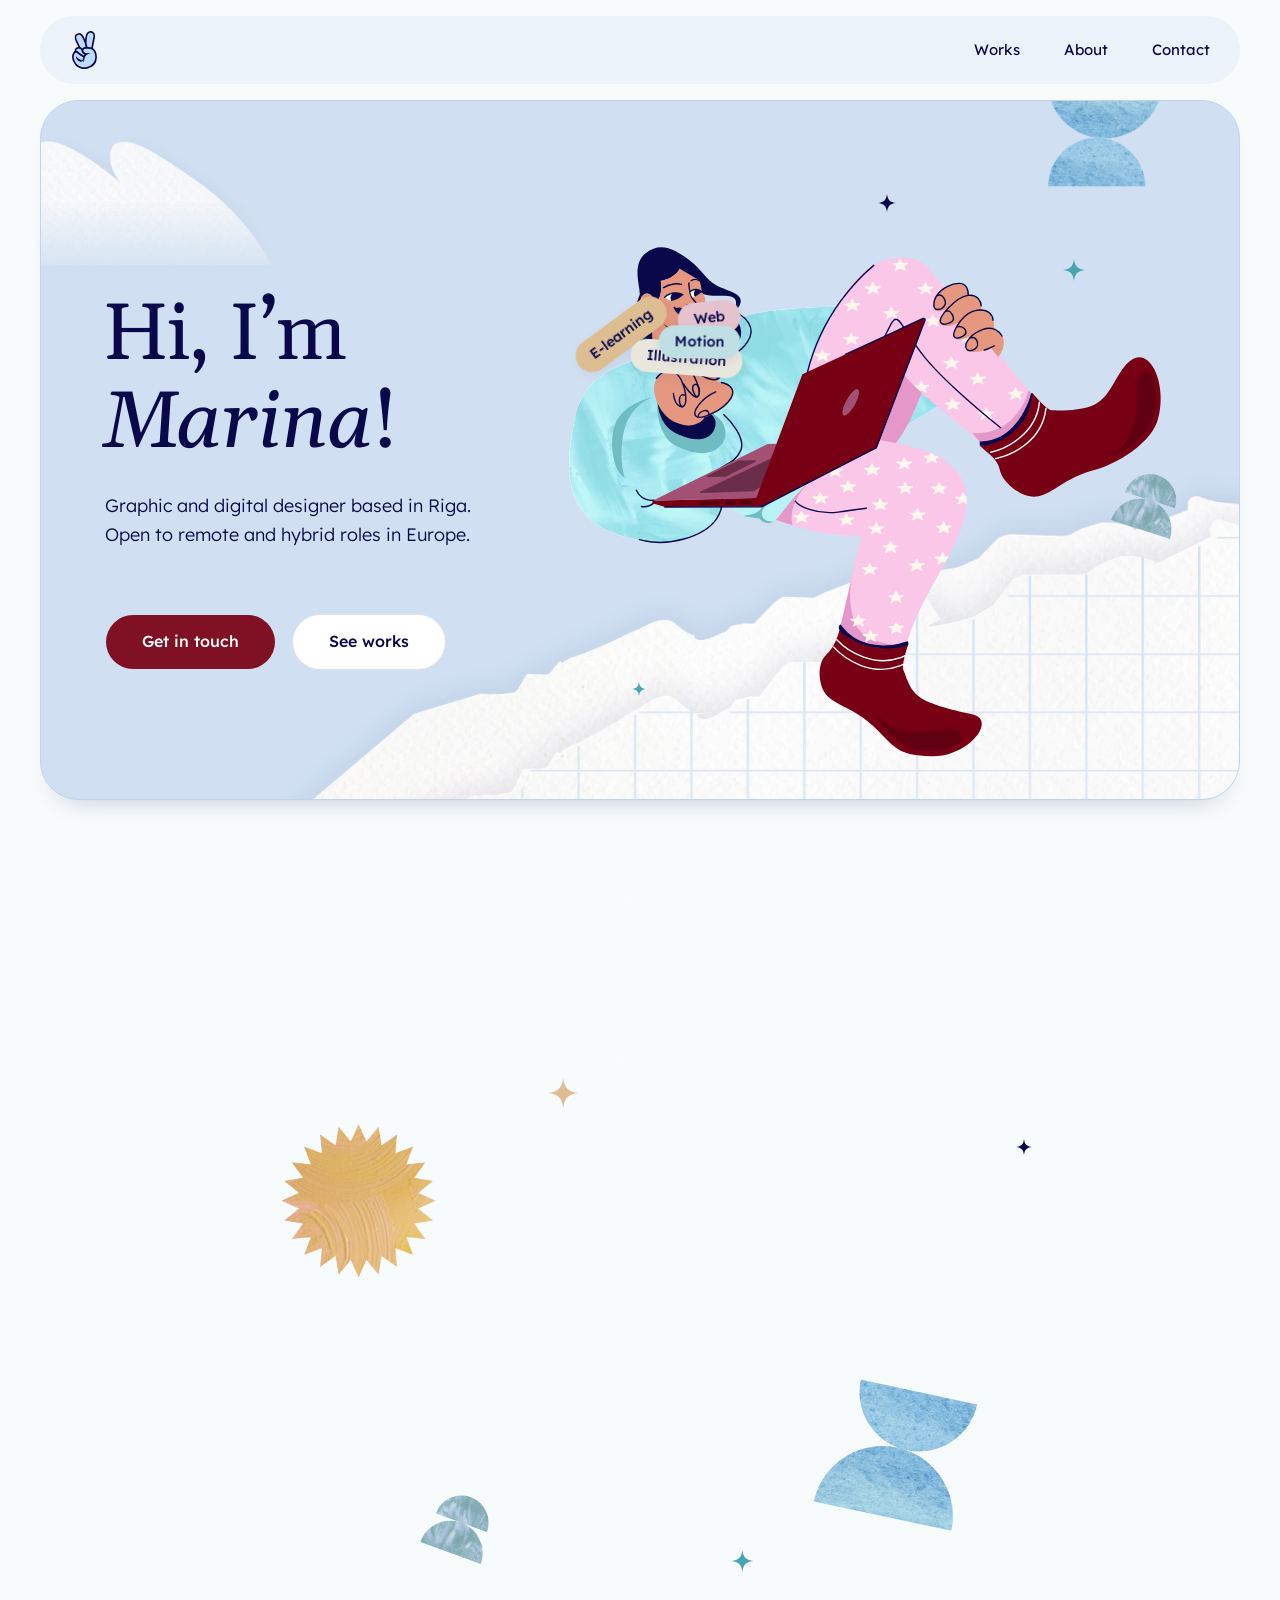
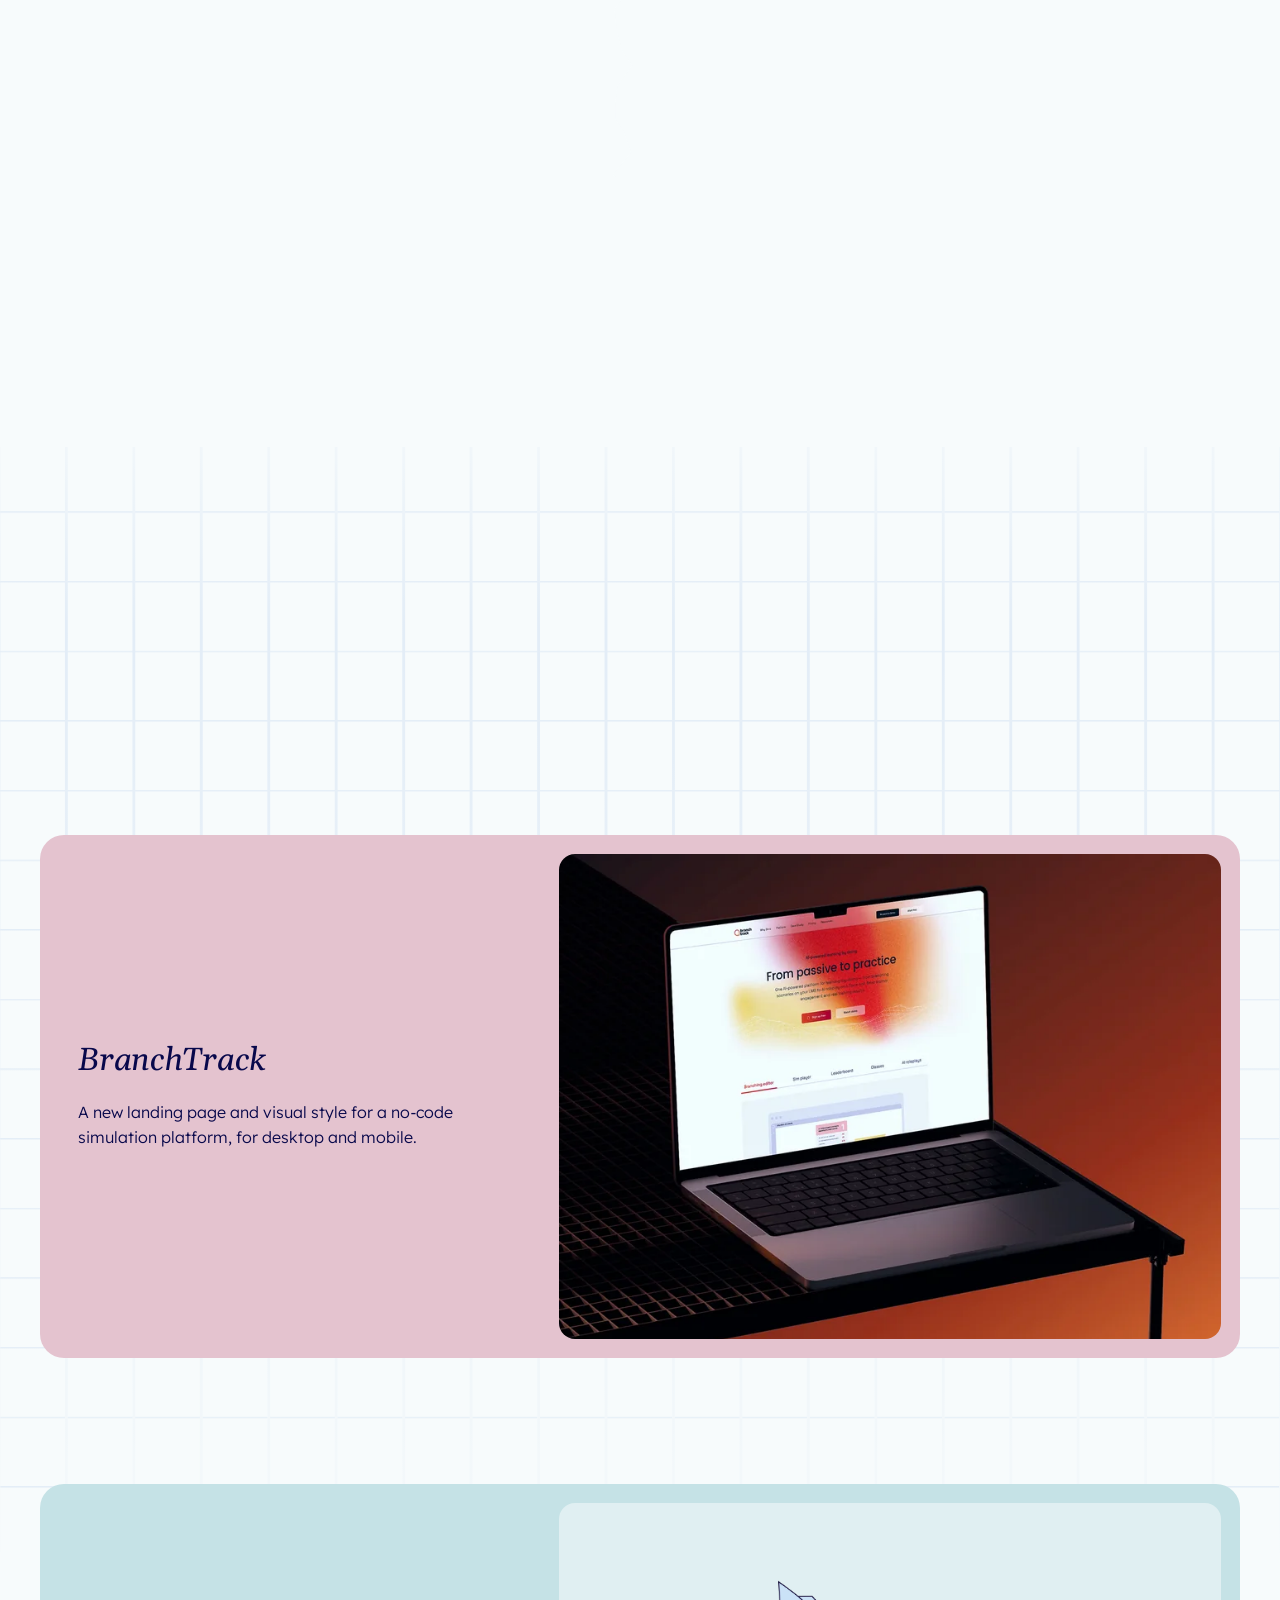
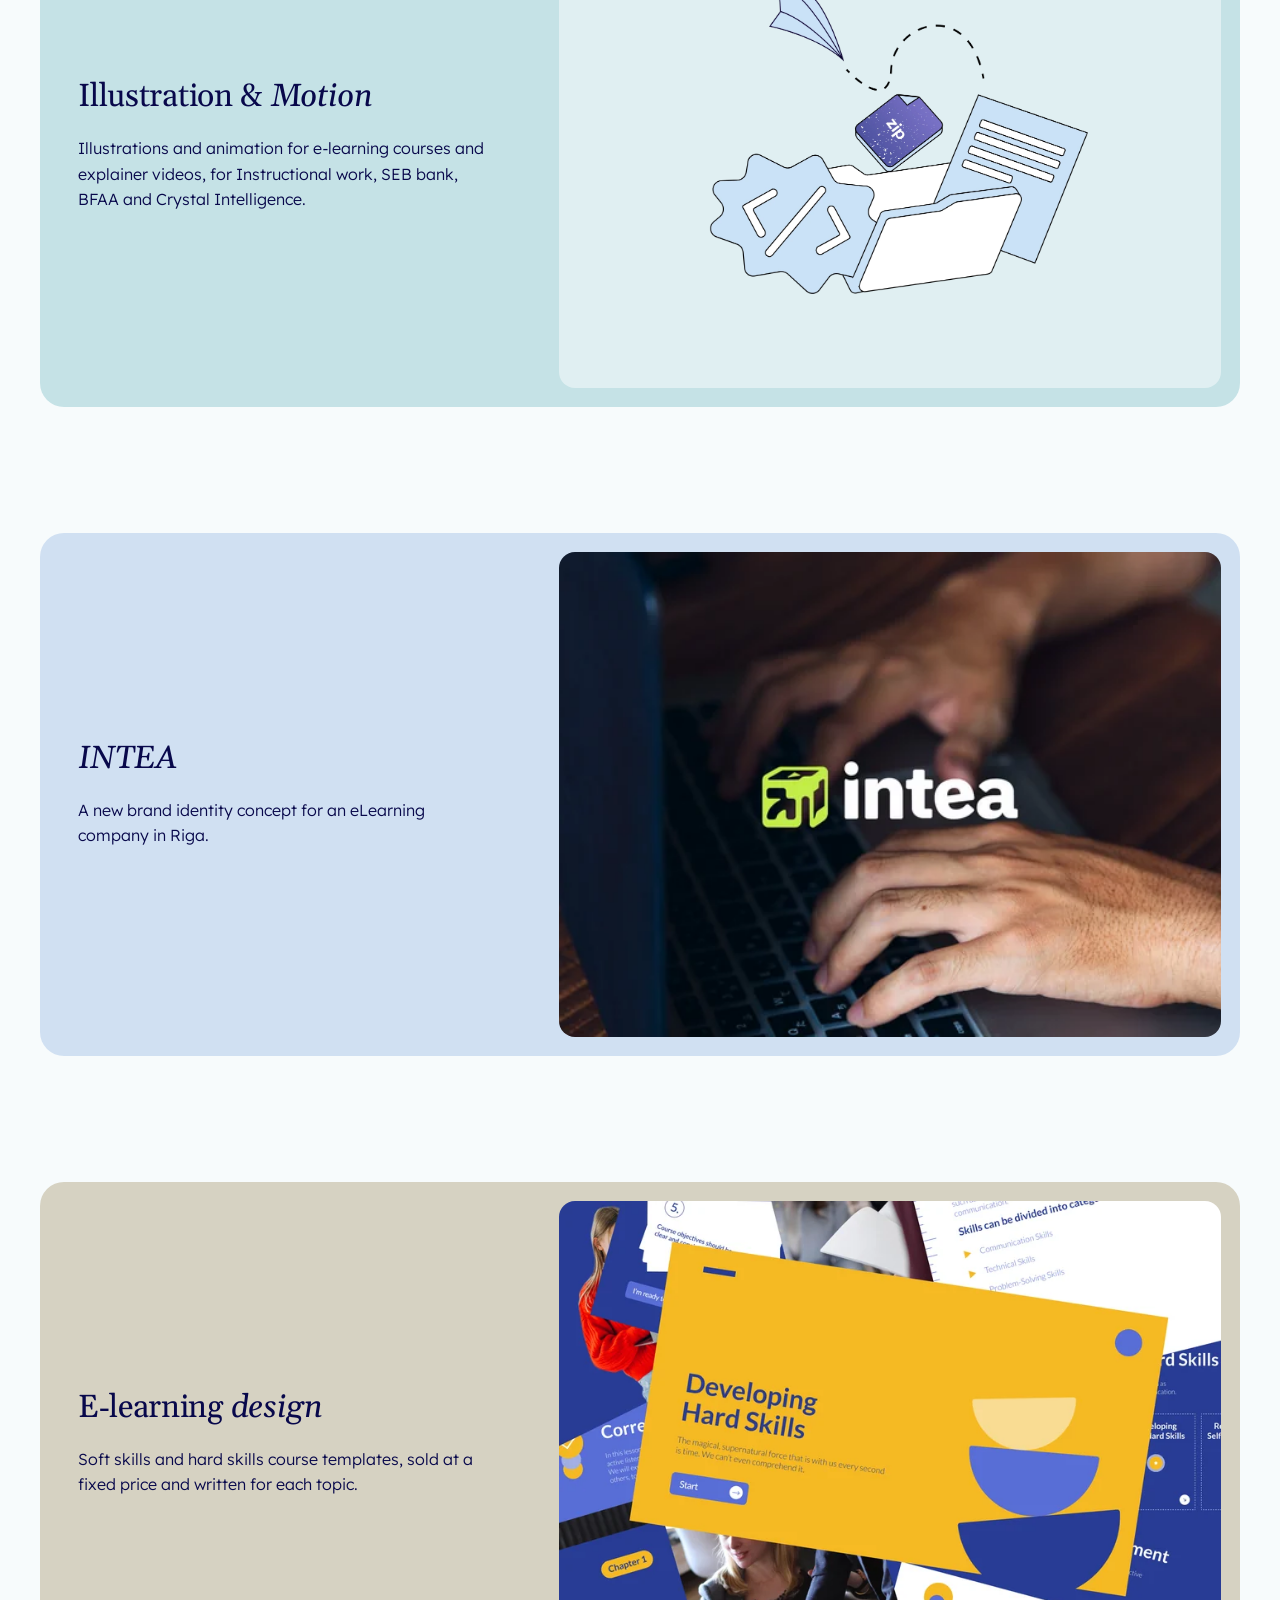
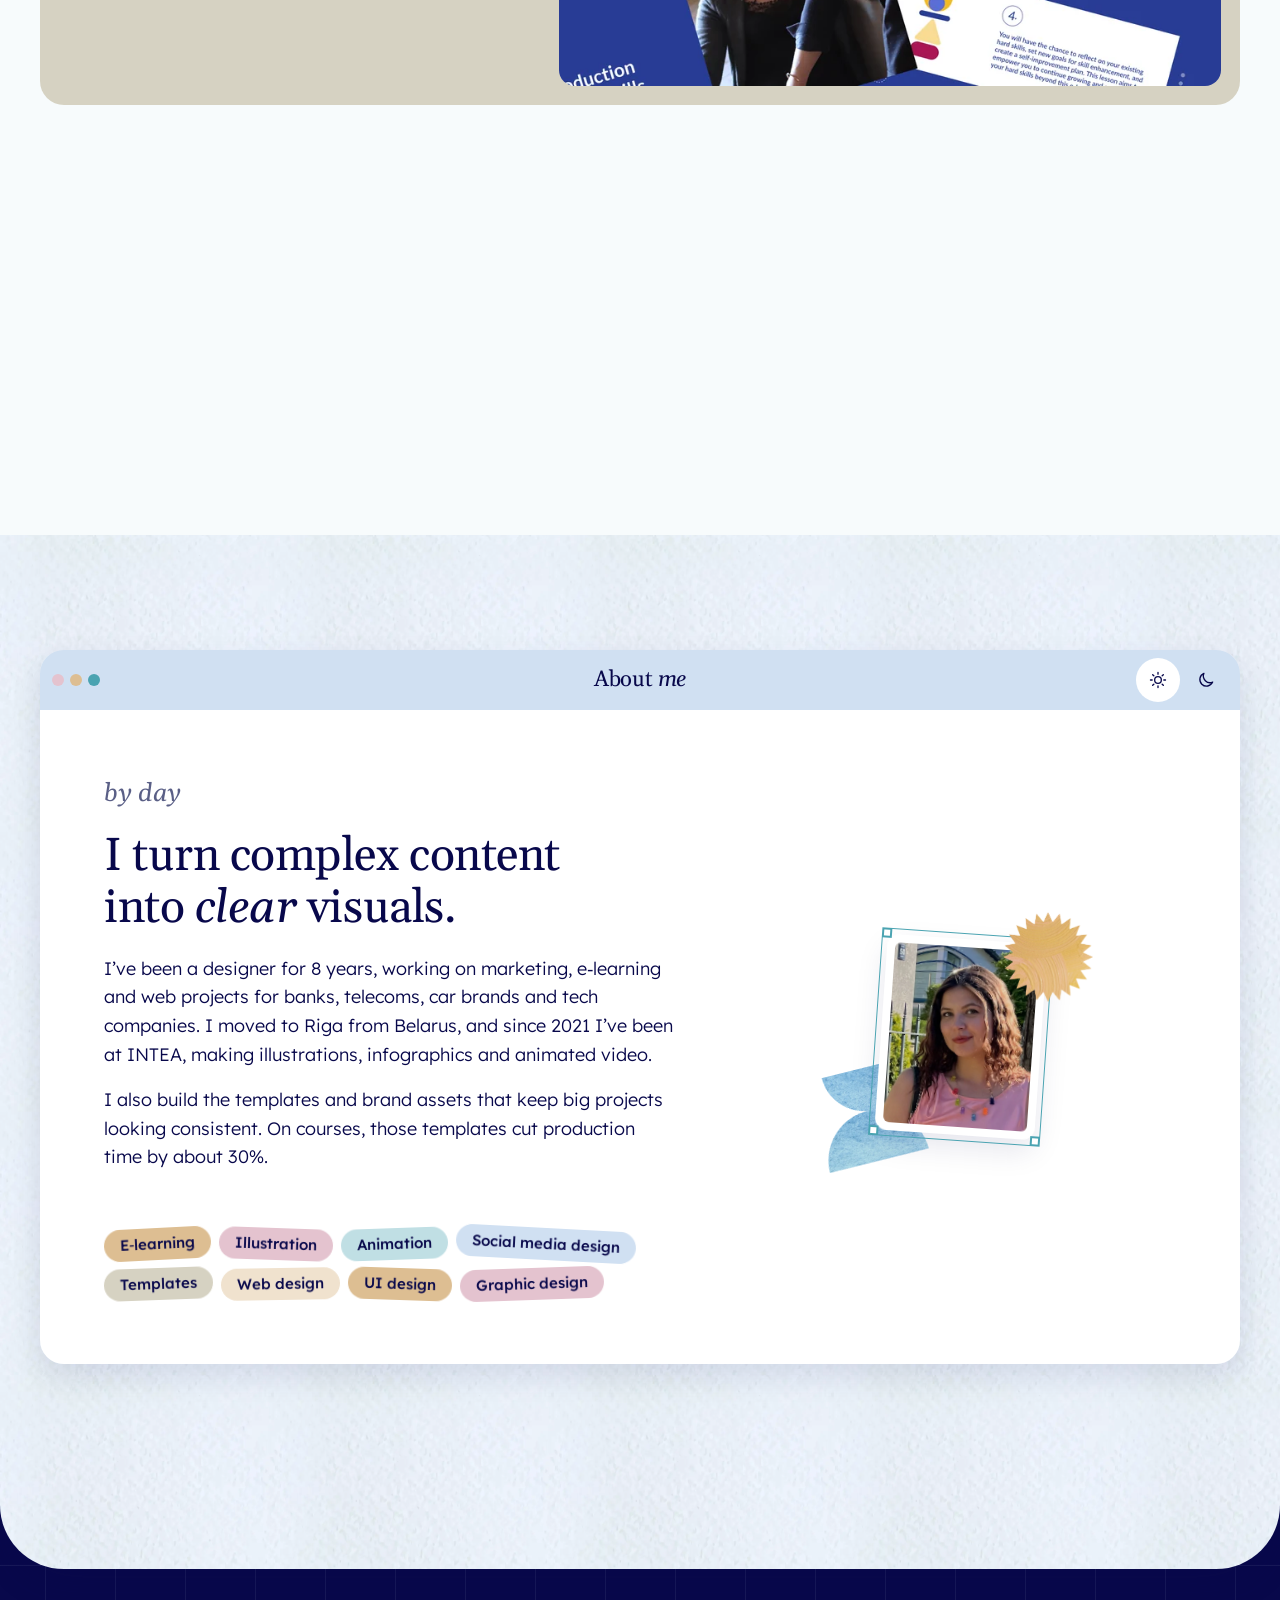
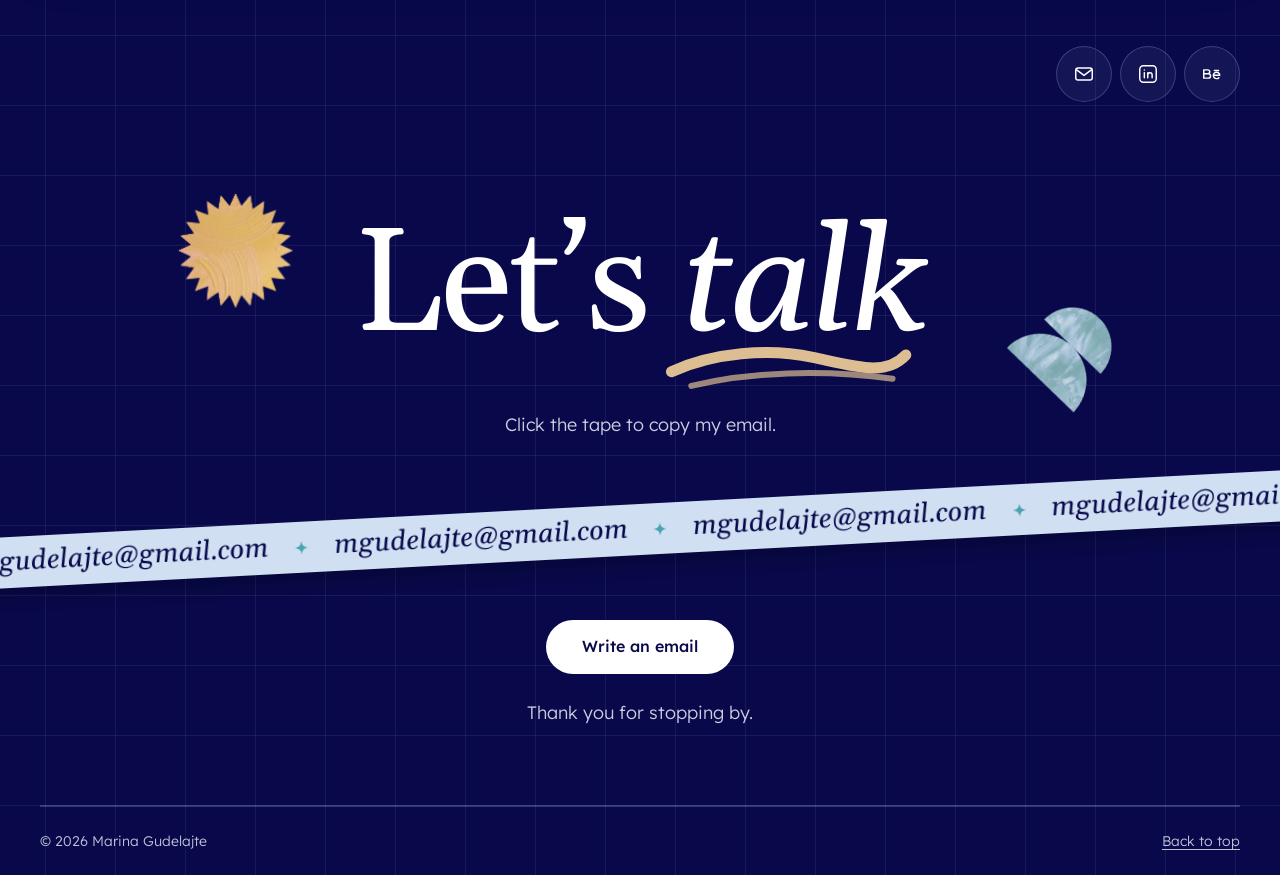
==== index.html @ 55a27fbc "Portfolio site: Marina Gudelajte" ====
<!doctype html>
<html lang="en">
<head>
  <meta charset="utf-8">
  <script>document.documentElement.classList.add('js')</script>
  <meta name="viewport" content="width=device-width, initial-scale=1">
  <title>Marina Gudelajte: Graphic &amp; Digital Designer</title>
  <meta name="description" content="Graphic and digital designer in Riga, Latvia: e-learning, web, illustration and motion. Open to remote and hybrid roles in Europe.">
  <link rel="icon" href="assets/img/logo.svg" type="image/svg+xml">
  <!-- TODO (deploy): og:image must be a full URL, e.g. https://<domain>/assets/img/og-image.jpg -->
  <meta property="og:type" content="website">
  <meta property="og:title" content="Marina Gudelajte: Graphic &amp; Digital Designer">
  <meta property="og:description" content="Graphic and digital designer in Riga, Latvia: e-learning, web, illustration and motion. Open to remote and hybrid roles in Europe.">
  <meta property="og:image" content="assets/img/og-image.jpg">
  <meta property="og:image:width" content="1200">
  <meta property="og:image:height" content="630">
  <meta property="og:image:alt" content="Hi, I’m Marina! An illustrated woman sits with a laptop on her knees next to the greeting.">
  <meta name="twitter:card" content="summary_large_image">
  <link rel="preload" href="assets/fonts/lexend-latin-300-normal.woff2" as="font" type="font/woff2" crossorigin>
  <link rel="preload" as="image" href="assets/img/hero-girl.svg">
  <link rel="stylesheet" href="css/base.css">
  <link rel="stylesheet" href="css/main.css">
  <script src="js/hero.js" defer></script>
  <script src="js/ink-trail.js" defer></script>
  <script src="js/site.js" defer></script>
</head>
<body id="top">
  <a class="skip-link" href="#main">Skip to content</a>

  <header class="site-header container container--wide">
    <div class="site-header__bar">
      <a class="site-header__name" href="#top" aria-label="Marina Gudelajte, back to top"><img src="assets/img/logo.svg" width="590" height="891" alt=""></a>
      <nav aria-label="Main">
        <ul class="nav-links">
          <li><a href="#works">Works</a></li>
          <li><a href="#about">About</a></li>
          <li><a href="#contact">Contact</a></li>
        </ul>
      </nav>
    </div>
  </header>

  <main id="main">
    <!-- ============ Hero ============ -->
    <section class="hero container container--wide" aria-labelledby="hero-title">
      <div class="hero__panel">
        <img class="hero__cloud" src="assets/img/cloud-white.webp" alt="" width="790" height="354">
        <img class="hero__sun" src="assets/img/element-4.webp" alt="" width="528" height="483">

        <div class="hero__text">
          <h1 id="hero-title">Hi, I’m <em>Marina</em>!</h1>
          <p class="hero__note">Graphic and digital designer based in Riga. Open to remote and hybrid roles in Europe.</p>
          <div class="hero__actions">
            <a class="btn btn--primary" href="#contact"><span class="btn__label">Get in touch</span><span class="btn__sweep" aria-hidden="true"><span class="btn__sweep-face">Get in touch</span></span></a>
            <a class="btn btn--secondary" href="#works">See works</a>
          </div>
        </div>

        <div class="hero__art">
          <img class="hero__moons" src="assets/img/element-1.webp" alt="" width="784" height="788">
          <div class="hero__figure-wrap">
            <img class="hero__figure"
                 src="assets/img/hero-girl.svg"
                 width="877" height="782"
                 fetchpriority="high"
                 alt="Illustration of a woman in a mint sweater and pink star-print trousers, sitting with a laptop on her knees">
          </div>

          <!-- Floating cards: the skills, also read by screen readers now that the role line is gone -->
          <span class="chip chip--elearning">E-learning</span>
          <span class="chip chip--web">Web</span>
          <span class="chip chip--illustration">Illustration</span>
          <span class="chip chip--motion">Motion</span>

          <svg class="star star--1" viewBox="0 0 24 24" aria-hidden="true" focusable="false"><path d="M12 0C13 8 16 11 24 12 16 13 13 16 12 24 11 16 8 13 0 12 8 11 11 8 12 0Z"/></svg>
          <svg class="star star--2" viewBox="0 0 24 24" aria-hidden="true" focusable="false"><path d="M12 0C13 8 16 11 24 12 16 13 13 16 12 24 11 16 8 13 0 12 8 11 11 8 12 0Z"/></svg>
          <svg class="star star--3" viewBox="0 0 24 24" aria-hidden="true" focusable="false"><path d="M12 0C13 8 16 11 24 12 16 13 13 16 12 24 11 16 8 13 0 12 8 11 11 8 12 0Z"/></svg>
        </div>

        <!-- two paper layers: a plain sheet behind, the grid sheet in front -->
        <img class="hero__paper-back"
             src="assets/img/cloud-paper-right-1600.webp"
             srcset="assets/img/cloud-paper-right-800.webp 800w, assets/img/cloud-paper-right-1600.webp 1600w"
             sizes="(min-width: 1280px) 1280px, 100vw"
             width="1600" height="636" alt="">
        <img class="hero__paper"
             src="assets/img/cloud-grid-2400.webp"
             srcset="assets/img/cloud-grid-1200.webp 1200w, assets/img/cloud-grid-2400.webp 2400w"
             sizes="(min-width: 1280px) 1280px, 100vw"
             width="2400" height="1024" alt="">
      </div>
    </section>

    <!-- ============ Works ============ -->
    <section id="works" class="works section--grid" aria-labelledby="works-title">
        <!-- Curtain: a torn-paper navy band over the whole works screen; opens horizontally on scroll
             (js/site.js sets --p). Stickers on it fly apart. Decorative. -->
        <div class="doors" aria-hidden="true">
          <span class="door door--left"></span>
          <span class="door door--right"></span>
          <img class="door-sticker door-sticker--seal" src="assets/img/element-2.webp" alt="" width="470" height="470" loading="lazy">
          <img class="door-sticker door-sticker--moons" src="assets/img/element-1.webp" alt="" width="784" height="788" loading="lazy">
          <img class="door-sticker door-sticker--sun" src="assets/img/element-4.webp" alt="" width="528" height="483" loading="lazy">
          <svg class="door-sticker door-sticker--star1" viewBox="0 0 24 24" aria-hidden="true" focusable="false"><path d="M12 0C13 8 16 11 24 12 16 13 13 16 12 24 11 16 8 13 0 12 8 11 11 8 12 0Z"/></svg>
          <svg class="door-sticker door-sticker--star2" viewBox="0 0 24 24" aria-hidden="true" focusable="false"><path d="M12 0C13 8 16 11 24 12 16 13 13 16 12 24 11 16 8 13 0 12 8 11 11 8 12 0Z"/></svg>
          <svg class="door-sticker door-sticker--star3" viewBox="0 0 24 24" aria-hidden="true" focusable="false"><path d="M12 0C13 8 16 11 24 12 16 13 13 16 12 24 11 16 8 13 0 12 8 11 11 8 12 0Z"/></svg>
        </div>
      <div class="container works__inner">
        <header class="works__head">
          <h2 id="works-title"><svg class="works__star works__star--a" viewBox="0 0 24 24" aria-hidden="true" focusable="false"><path d="M12 0C13 8 16 11 24 12 16 13 13 16 12 24 11 16 8 13 0 12 8 11 11 8 12 0Z"/></svg><svg class="works__star works__star--b" viewBox="0 0 24 24" aria-hidden="true" focusable="false"><path d="M12 0C13 8 16 11 24 12 16 13 13 16 12 24 11 16 8 13 0 12 8 11 11 8 12 0Z"/></svg>
            Selected
            <span class="hand-underline is-static"><em>works</em><svg class="hand-underline__line" viewBox="0 0 220 26" preserveAspectRatio="none" aria-hidden="true" focusable="false"><path d="M4 15 C 42 7, 92 5, 132 9 S 198 17, 216 8"/><path d="M22 21 C 74 15, 142 14, 204 18"/></svg></span>
          </h2>
          <p class="works__intro">Five selected projects. The full archive is on <a href="https://www.behance.net/mgudelajte794c" target="_blank" rel="noopener">Behance</a>.</p>
        </header>

        <!-- Stack: equal coloured cards, text left / preview right. Each sticks at the same
             height and the next one covers it (pure CSS sticky). -->
        <!-- TODO (milestone 6): point each card to its own work/<slug>.html -->
        <ol class="works__stack" role="list">
          <li class="work-item" style="--i: 0">
            <a class="work-card" href="work/swedbank.html" style="--tint: var(--case-swedbank)">
              <div class="work-card__body">
                <h3 class="work-card__title">Swedbank <em>Investment</em> School</h3>
                <p class="work-card__text">E&#8209;learning course designed for web and mobile.</p>
                <ul class="work-card__facts">
                  <li>10 modules in 3 languages</li>
                  <li>15,000+ learners completed the course</li>
                  <li>Winner, UX/UI Design, Digital eLearning Awards Lithuania 2026</li>
                </ul>
              </div>
              <div class="work-card__cover">
                <div class="work-card__preview"><img src="assets/img/swedbank-cover-800.webp" srcset="assets/img/swedbank-cover-800.webp 800w, assets/img/swedbank-cover-1400.webp 1400w" sizes="(min-width: 720px) 58vw, 100vw" width="1400" height="854" alt="Swedbank Investment School landing page open on a laptop" loading="lazy"></div>
                <div class="seal" aria-hidden="true">
                  <img src="assets/img/element-2.webp" alt="" width="470" height="470" loading="lazy">
                  <span class="seal__text">Winner<br>UX/UI</span>
                </div>
              </div>
            </a>
          </li>
          <li class="work-item" style="--i: 1">
            <a class="work-card" href="work/branchtrack.html" style="--tint: var(--case-branchtrack)">
              <div class="work-card__body">
                <h3 class="work-card__title"><em>BranchTrack</em></h3>
                <p class="work-card__text">A new landing page and visual style for a no&#8209;code simulation platform, for desktop and mobile.</p>
              </div>
              <div class="work-card__cover">
                <div class="work-card__preview"><img src="assets/img/branchtrack-cover-800.webp" srcset="assets/img/branchtrack-cover-800.webp 800w, assets/img/branchtrack-cover-1400.webp 1400w" sizes="(min-width: 720px) 58vw, 100vw" width="1400" height="1050" alt="BranchTrack landing page open on a laptop on a dark table" loading="lazy"></div>

              </div>
            </a>
          </li>
          <li class="work-item" style="--i: 2">
            <a class="work-card" href="work/illustration-motion.html" style="--tint: var(--case-illustration)">
              <div class="work-card__body">
                <h3 class="work-card__title">Illustration &amp; <em>Motion</em></h3>
                <p class="work-card__text">Illustrations and animation for e&#8209;learning courses and explainer videos, for Instructional work, SEB bank, BFAA and Crystal Intelligence.</p>
              </div>
              <div class="work-card__cover">
                <div class="work-card__preview work-card__preview--drawing"><img src="assets/img/ill-instructional-02.webp" width="1068" height="891" alt="Illustration for Instructional work: a paper plane above a code badge, a zip file, a document and a folder" loading="lazy"></div>

              </div>
            </a>
          </li>
          <li class="work-item" style="--i: 3">
            <a class="work-card" href="work/intea.html" style="--tint: var(--case-intea)">
              <div class="work-card__body">
                <h3 class="work-card__title"><em>INTEA</em></h3>
                <p class="work-card__text">A new brand identity concept for an eLearning company in Riga.</p>
              </div>
              <div class="work-card__cover">
                <div class="work-card__preview"><img src="assets/img/intea-01-800.webp" srcset="assets/img/intea-01-800.webp 800w, assets/img/intea-01-1600.webp 1600w" sizes="(min-width: 720px) 58vw, 100vw" width="1600" height="799" alt="The INTEA logo over a photo of hands typing on a laptop" loading="lazy"></div>

              </div>
            </a>
          </li>
          <li class="work-item" style="--i: 4">
            <a class="work-card" href="work/e-learning.html" style="--tint: var(--case-elearning)">
              <div class="work-card__body">
                <h3 class="work-card__title">E&#8209;learning <em>design</em></h3>
                <p class="work-card__text">Soft skills and hard skills course templates, sold at a fixed price and written for each topic.</p>
              </div>
              <div class="work-card__cover">
                <div class="work-card__preview"><img src="assets/img/el-hard-cover-800.webp" srcset="assets/img/el-hard-cover-800.webp 800w, assets/img/el-hard-cover-1600.webp 1600w" sizes="(min-width: 720px) 58vw, 100vw" width="1600" height="1174" alt="Slides of the hard skills course template around the yellow cover “Developing Hard Skills”" loading="lazy"></div>

              </div>
            </a>
          </li>
          <!-- spacer: the finished stack (last card on top) holds still for a moment before leaving -->
          <li class="works__spacer" aria-hidden="true"></li>
        </ol>
      </div>
    </section>

    <!-- ============ About ============ -->
    <section id="about" class="about" tabindex="-1" aria-labelledby="about-title">
      <div class="container">
        <!-- A browser window titled "About me"; sun and moon switch between work and hobbies (js/site.js).
             Without JS the buttons are hidden and both panels are simply shown one after the other. -->
        <div class="about-window" data-mode="day">
          <div class="about-window__bar">
            <span class="about-window__dots" aria-hidden="true"><i></i><i></i><i></i></span>
            <h2 class="about-window__title" id="about-title">About <em>me</em></h2>
            <div class="about-window__modes">
              <button class="about-mode" type="button" data-mode="day" aria-label="By day: my work" aria-pressed="true">
                <svg viewBox="0 0 24 24" aria-hidden="true" focusable="false"><circle cx="12" cy="12" r="4"/><path d="M12 3v2M12 19v2M3 12h2M19 12h2M5.6 5.6 7 7M17 17l1.4 1.4M18.4 5.6 17 7M7 17l-1.4 1.4"/></svg>
              </button>
              <button class="about-mode" type="button" data-mode="night" aria-label="After work: my hobbies" aria-pressed="false">
                <svg viewBox="0 0 24 24" aria-hidden="true" focusable="false"><path d="M20 14.5A8 8 0 0 1 9.5 4a8 8 0 1 0 10.5 10.5Z"/></svg>
              </button>
            </div>
          </div>

          <div class="about-panels">
            <div class="about-panel about-panel--day is-active">
              <div class="about-panel__text">
                <p class="about-panel__label">by day</p>
                <h3>I turn complex content into <em>clear</em> visuals.</h3>
                <p>I’ve been a designer for 8 years, working on marketing, e&#8209;learning and web projects for banks, telecoms, car brands and tech companies. I moved to Riga from Belarus, and since 2021 I’ve been at INTEA, making illustrations, infographics and animated video.</p>
                <p>I also build the templates and brand assets that keep big projects looking consistent. On courses, those templates cut production time by about 30%.</p>
                <ul class="about__skills" aria-label="What I work with">
                  <li style="--tint: var(--gold); --tilt: -3deg">E&#8209;learning</li>
                  <li style="--tint: var(--pink); --tilt: 2deg">Illustration</li>
                  <li style="--tint: color-mix(in srgb, var(--teal) 35%, var(--white)); --tilt: -2deg">Animation</li>
                  <li style="--tint: var(--sky); --tilt: 3deg">Social media design</li>
                  <li style="--tint: var(--sand); --tilt: -2deg">Templates</li>
                  <li style="--tint: color-mix(in srgb, var(--gold) 45%, var(--white)); --tilt: -1deg">Web design</li>
                  <li style="--tint: var(--gold); --tilt: 2deg">UI design</li>
                  <li style="--tint: var(--pink); --tilt: -2deg">Graphic design</li>
                </ul>
              </div>
              <div class="about-visual">
                <img class="about-pop about-visual__sun" src="assets/img/element-4.webp" alt="" width="528" height="483" loading="lazy">
                <img class="about-pop about-visual__seal" src="assets/img/element-2.webp" alt="" width="470" height="470" loading="lazy">
                <figure class="about-pop about-photo">
                  <img src="assets/img/marina.webp" alt="Portrait of Marina Gudelajte, smiling, outdoors in a pink dress" width="480" height="600" loading="lazy">
                </figure>
              </div>
            </div>

            <div class="about-panel about-panel--night" data-ink="light">
              <div class="about-panel__text">
                <p class="about-panel__label">after work</p>
                <h3>Away from the screen, I keep <em>busy</em>.</h3>
                <p>I sew, knit, sing, play the piano and do sport,<br>so I’m rarely sitting still for long.</p>
              </div>
              <div class="about-stickers" aria-hidden="true">
                <svg class="about-pop about-sticker" style="--tilt: -8deg; --d: 0ms" viewBox="0 0 100 100"><!-- yarn -->
                  <path d="M16 90 60 8" fill="none" stroke="#ddbe92" stroke-width="5" stroke-linecap="round"/>
                  <circle cx="50" cy="50" r="36" fill="#e4c3cf"/>
                  <path d="M20 38C38 28 66 30 84 46M16 56C36 44 68 48 85 62M30 22C22 48 34 72 52 86M58 15C48 38 58 64 75 76" fill="none" stroke="#b8879b" stroke-width="3.5" stroke-linecap="round"/>
                  <path d="M76 76C84 90 92 84 97 96" fill="none" stroke="#e4c3cf" stroke-width="4" stroke-linecap="round"/>
                </svg>
                <svg class="about-pop about-sticker" style="--tilt: 6deg; --d: 80ms" viewBox="0 0 100 100"><!-- spool and needle -->
                  <rect x="34" y="24" width="32" height="52" fill="#4aa3b1"/>
                  <path d="M34 34h32M34 44h32M34 54h32M34 64h32" stroke="#d0e0f2" stroke-width="3"/>
                  <rect x="26" y="14" width="48" height="11" rx="4" fill="#d6d2c2"/>
                  <rect x="26" y="75" width="48" height="11" rx="4" fill="#d6d2c2"/>
                  <path d="M84 14 90 86" stroke="#ffffff" stroke-width="3" stroke-linecap="round"/>
                  <path d="M66 64C76 70 78 40 84.5 22" fill="none" stroke="#4aa3b1" stroke-width="2.5"/>
                </svg>
                <svg class="about-pop about-sticker" style="--tilt: -5deg; --d: 160ms" viewBox="0 0 100 100"><!-- piano keys -->
                  <rect x="6" y="24" width="88" height="54" rx="8" fill="#ffffff"/>
                  <path d="M23.6 24v54M41.2 24v54M58.8 24v54M76.4 24v54" stroke="#d0e0f2" stroke-width="2"/>
                  <path d="M18 24h11v30a2 2 0 0 1-2 2h-7a2 2 0 0 1-2-2ZM35.6 24h11v30a2 2 0 0 1-2 2h-7a2 2 0 0 1-2-2ZM70.8 24h11v30a2 2 0 0 1-2 2h-7a2 2 0 0 1-2-2Z" fill="#801023"/>
                </svg>
                <svg class="about-pop about-sticker" style="--tilt: 9deg; --d: 240ms" viewBox="0 0 100 100"><!-- music note -->
                  <path d="M40 74V26l38-9v49" fill="none" stroke="#ddbe92" stroke-width="7" stroke-linejoin="round"/>
                  <ellipse cx="29" cy="74" rx="13" ry="10" fill="#ddbe92"/>
                  <ellipse cx="67" cy="66" rx="13" ry="10" fill="#ddbe92"/>
                </svg>
                <svg class="about-pop about-sticker" style="--tilt: -10deg; --d: 320ms" viewBox="0 0 100 100"><!-- dumbbell -->
                  <rect x="26" y="45" width="48" height="10" fill="#d0e0f2"/>
                  <rect x="16" y="28" width="13" height="44" rx="4" fill="#4aa3b1"/>
                  <rect x="71" y="28" width="13" height="44" rx="4" fill="#4aa3b1"/>
                  <rect x="6" y="36" width="10" height="28" rx="4" fill="#e4c3cf"/>
                  <rect x="84" y="36" width="10" height="28" rx="4" fill="#e4c3cf"/>
                </svg>
              </div>
            </div>
          </div>
        </div>
      </div>
    </section>

    <!-- ============ Contact: dark "finale" (continues into the footer) ============ -->
    <section id="contact" class="finale" tabindex="-1" data-ink="light" aria-labelledby="contact-title">
      <div class="container container--wide finale__top">
        <ul class="finale__icons" role="list">
          <li><a class="icon-btn" href="mailto:mgudelajte@gmail.com" aria-label="Email">
            <svg viewBox="0 0 24 24" aria-hidden="true" focusable="false"><rect x="3" y="5.5" width="18" height="13" rx="2.5"/><path d="M4 7.5l8 6 8-6"/></svg>
          </a></li>
          <li><a class="icon-btn" href="https://www.linkedin.com/in/marinagudelajte" target="_blank" rel="noopener" aria-label="LinkedIn">
            <svg viewBox="0 0 24 24" aria-hidden="true" focusable="false"><rect x="3" y="3" width="18" height="18" rx="4"/><path d="M8 10.5V16M8 7.6v.01M11.75 16v-5.5M11.75 13a2.4 2.4 0 0 1 4.75-.5V16"/></svg>
          </a></li>
          <li><a class="icon-btn" href="https://www.behance.net/mgudelajte794c" target="_blank" rel="noopener" aria-label="Behance">
            <svg viewBox="0 0 24 24" aria-hidden="true" focusable="false"><path d="M3 7.5h4.4a2.1 2.1 0 0 1 0 4.2H3zM3 11.7h5a2.4 2.4 0 0 1 0 4.8H3zM3 7.5v9"/><path d="M13.4 13.4h7.1a3.5 3.5 0 1 0-1 2.6"/><path d="M14.6 8.2h4.6"/></svg>
          </a></li>
        </ul>
      </div>

      <div class="container container--wide finale__cta">
        <!-- the stickers are anchored to this box, so their distance to the heading is always equal -->
        <div class="finale__title">
          <div class="sticker sticker--seal" aria-hidden="true"><img src="assets/img/element-2.webp" alt="" width="470" height="470" loading="lazy"></div>
          <img class="sticker sticker--moons" src="assets/img/element-1.webp" alt="" width="784" height="788" loading="lazy">
          <h2 id="contact-title">Let’s
            <span class="hand-underline"><em>talk</em><svg class="hand-underline__line" viewBox="0 0 220 26" preserveAspectRatio="none" aria-hidden="true" focusable="false"><path d="M4 15 C 42 7, 92 5, 132 9 S 198 17, 216 8"/><path d="M22 21 C 74 15, 142 14, 204 18"/></svg></span>
          </h2>
        </div>
        <p class="finale__hint">Click the tape to copy my email.</p>
      </div>

      <!-- Email marquee: the whole band is one button that copies the address -->
      <button class="marquee" type="button" data-copy="mgudelajte@gmail.com" aria-label="Copy email address mgudelajte@gmail.com">
        <span class="marquee__track" aria-hidden="true">
          <span class="marquee__group">
            <span>mgudelajte@gmail.com</span><svg class="marquee__star" viewBox="0 0 24 24"><path d="M12 0C13 8 16 11 24 12 16 13 13 16 12 24 11 16 8 13 0 12 8 11 11 8 12 0Z"/></svg>
            <span>mgudelajte@gmail.com</span><svg class="marquee__star" viewBox="0 0 24 24"><path d="M12 0C13 8 16 11 24 12 16 13 13 16 12 24 11 16 8 13 0 12 8 11 11 8 12 0Z"/></svg>
            <span>mgudelajte@gmail.com</span><svg class="marquee__star" viewBox="0 0 24 24"><path d="M12 0C13 8 16 11 24 12 16 13 13 16 12 24 11 16 8 13 0 12 8 11 11 8 12 0Z"/></svg>
            <span>mgudelajte@gmail.com</span><svg class="marquee__star" viewBox="0 0 24 24"><path d="M12 0C13 8 16 11 24 12 16 13 13 16 12 24 11 16 8 13 0 12 8 11 11 8 12 0Z"/></svg>
            <span>mgudelajte@gmail.com</span><svg class="marquee__star" viewBox="0 0 24 24"><path d="M12 0C13 8 16 11 24 12 16 13 13 16 12 24 11 16 8 13 0 12 8 11 11 8 12 0Z"/></svg>
            <span>mgudelajte@gmail.com</span><svg class="marquee__star" viewBox="0 0 24 24"><path d="M12 0C13 8 16 11 24 12 16 13 13 16 12 24 11 16 8 13 0 12 8 11 11 8 12 0Z"/></svg>
            <span>mgudelajte@gmail.com</span><svg class="marquee__star" viewBox="0 0 24 24"><path d="M12 0C13 8 16 11 24 12 16 13 13 16 12 24 11 16 8 13 0 12 8 11 11 8 12 0Z"/></svg>
            <span>mgudelajte@gmail.com</span><svg class="marquee__star" viewBox="0 0 24 24"><path d="M12 0C13 8 16 11 24 12 16 13 13 16 12 24 11 16 8 13 0 12 8 11 11 8 12 0Z"/></svg>
          </span>
          <span class="marquee__group">
            <span>mgudelajte@gmail.com</span><svg class="marquee__star" viewBox="0 0 24 24"><path d="M12 0C13 8 16 11 24 12 16 13 13 16 12 24 11 16 8 13 0 12 8 11 11 8 12 0Z"/></svg>
            <span>mgudelajte@gmail.com</span><svg class="marquee__star" viewBox="0 0 24 24"><path d="M12 0C13 8 16 11 24 12 16 13 13 16 12 24 11 16 8 13 0 12 8 11 11 8 12 0Z"/></svg>
            <span>mgudelajte@gmail.com</span><svg class="marquee__star" viewBox="0 0 24 24"><path d="M12 0C13 8 16 11 24 12 16 13 13 16 12 24 11 16 8 13 0 12 8 11 11 8 12 0Z"/></svg>
            <span>mgudelajte@gmail.com</span><svg class="marquee__star" viewBox="0 0 24 24"><path d="M12 0C13 8 16 11 24 12 16 13 13 16 12 24 11 16 8 13 0 12 8 11 11 8 12 0Z"/></svg>
            <span>mgudelajte@gmail.com</span><svg class="marquee__star" viewBox="0 0 24 24"><path d="M12 0C13 8 16 11 24 12 16 13 13 16 12 24 11 16 8 13 0 12 8 11 11 8 12 0Z"/></svg>
            <span>mgudelajte@gmail.com</span><svg class="marquee__star" viewBox="0 0 24 24"><path d="M12 0C13 8 16 11 24 12 16 13 13 16 12 24 11 16 8 13 0 12 8 11 11 8 12 0Z"/></svg>
            <span>mgudelajte@gmail.com</span><svg class="marquee__star" viewBox="0 0 24 24"><path d="M12 0C13 8 16 11 24 12 16 13 13 16 12 24 11 16 8 13 0 12 8 11 11 8 12 0Z"/></svg>
            <span>mgudelajte@gmail.com</span><svg class="marquee__star" viewBox="0 0 24 24"><path d="M12 0C13 8 16 11 24 12 16 13 13 16 12 24 11 16 8 13 0 12 8 11 11 8 12 0Z"/></svg>
          </span>
        </span>
      </button>

      <div class="container finale__actions">
        <a class="btn btn--primary" href="mailto:mgudelajte@gmail.com"><span class="btn__label">Write an email</span><span class="btn__sweep" aria-hidden="true"><span class="btn__sweep-face">Write an email</span></span></a>
        <p class="finale__thanks">Thank you for stopping by.</p>
      </div>
    </section>
  </main>

  <footer class="site-footer" data-ink="light">
    <div class="container container--wide">
      <div class="site-footer__bar">
        <p>© 2026 Marina Gudelajte</p>
        <a href="#top">Back to top</a>
      </div>
    </div>
  </footer>
  <!-- copy feedback, announced to screen readers -->
  <div class="toast" role="status" aria-live="polite"></div>
</body>
</html>
---- css/base.css ----
/* ==========================================================================
   Base styles: fonts, design tokens, reset, typography, shared elements.
   ========================================================================== */

/* ---------- Fonts (self-hosted, no external requests) ---------- */
/* Each weight is split into latin + latin-ext subsets; the browser only
   downloads a subset if the page actually uses characters from it. */

/* Lexend: body / UI */
@font-face { font-family: "Lexend"; font-style: normal; font-weight: 300; font-display: swap;
  src: url("../assets/fonts/lexend-latin-300-normal.woff2") format("woff2");
  unicode-range: U+0000-00FF, U+0131, U+0152-0153, U+02BB-02BC, U+02C6, U+02DA, U+02DC, U+0304, U+0308, U+0329, U+2000-206F, U+20AC, U+2122, U+2191, U+2193, U+2212, U+2215, U+FEFF, U+FFFD; }
@font-face { font-family: "Lexend"; font-style: normal; font-weight: 300; font-display: swap;
  src: url("../assets/fonts/lexend-latin-ext-300-normal.woff2") format("woff2");
  unicode-range: U+0100-02BA, U+02BD-02C5, U+02C7-02CC, U+02CE-02D7, U+02DD-02FF, U+0304, U+0308, U+0329, U+1D00-1DBF, U+1E00-1E9F, U+1EF2-1EFF, U+2020, U+20A0-20AB, U+20AD-20C0, U+2113, U+2C60-2C7F, U+A720-A7FF; }
@font-face { font-family: "Lexend"; font-style: normal; font-weight: 400; font-display: swap;
  src: url("../assets/fonts/lexend-latin-400-normal.woff2") format("woff2");
  unicode-range: U+0000-00FF, U+0131, U+0152-0153, U+02BB-02BC, U+02C6, U+02DA, U+02DC, U+0304, U+0308, U+0329, U+2000-206F, U+20AC, U+2122, U+2191, U+2193, U+2212, U+2215, U+FEFF, U+FFFD; }
@font-face { font-family: "Lexend"; font-style: normal; font-weight: 400; font-display: swap;
  src: url("../assets/fonts/lexend-latin-ext-400-normal.woff2") format("woff2");
  unicode-range: U+0100-02BA, U+02BD-02C5, U+02C7-02CC, U+02CE-02D7, U+02DD-02FF, U+0304, U+0308, U+0329, U+1D00-1DBF, U+1E00-1E9F, U+1EF2-1EFF, U+2020, U+20A0-20AB, U+20AD-20C0, U+2113, U+2C60-2C7F, U+A720-A7FF; }
@font-face { font-family: "Lexend"; font-style: normal; font-weight: 500; font-display: swap;
  src: url("../assets/fonts/lexend-latin-500-normal.woff2") format("woff2");
  unicode-range: U+0000-00FF, U+0131, U+0152-0153, U+02BB-02BC, U+02C6, U+02DA, U+02DC, U+0304, U+0308, U+0329, U+2000-206F, U+20AC, U+2122, U+2191, U+2193, U+2212, U+2215, U+FEFF, U+FFFD; }
@font-face { font-family: "Lexend"; font-style: normal; font-weight: 500; font-display: swap;
  src: url("../assets/fonts/lexend-latin-ext-500-normal.woff2") format("woff2");
  unicode-range: U+0100-02BA, U+02BD-02C5, U+02C7-02CC, U+02CE-02D7, U+02DD-02FF, U+0304, U+0308, U+0329, U+1D00-1DBF, U+1E00-1E9F, U+1EF2-1EFF, U+2020, U+20A0-20AB, U+20AD-20C0, U+2113, U+2C60-2C7F, U+A720-A7FF; }

/* Gelasio: metric-compatible fallback for Georgia (only downloaded when
   Georgia is not installed, e.g. Android / Linux). */
@font-face { font-family: "Gelasio"; font-style: normal; font-weight: 400; font-display: swap;
  src: url("../assets/fonts/gelasio-latin-400-normal.woff2") format("woff2");
  unicode-range: U+0000-00FF, U+0131, U+0152-0153, U+02BB-02BC, U+02C6, U+02DA, U+02DC, U+0304, U+0308, U+0329, U+2000-206F, U+20AC, U+2122, U+2191, U+2193, U+2212, U+2215, U+FEFF, U+FFFD; }
@font-face { font-family: "Gelasio"; font-style: normal; font-weight: 400; font-display: swap;
  src: url("../assets/fonts/gelasio-latin-ext-400-normal.woff2") format("woff2");
  unicode-range: U+0100-02BA, U+02BD-02C5, U+02C7-02CC, U+02CE-02D7, U+02DD-02FF, U+0304, U+0308, U+0329, U+1D00-1DBF, U+1E00-1E9F, U+1EF2-1EFF, U+2020, U+20A0-20AB, U+20AD-20C0, U+2113, U+2C60-2C7F, U+A720-A7FF; }
@font-face { font-family: "Gelasio"; font-style: italic; font-weight: 400; font-display: swap;
  src: url("../assets/fonts/gelasio-latin-400-italic.woff2") format("woff2");
  unicode-range: U+0000-00FF, U+0131, U+0152-0153, U+02BB-02BC, U+02C6, U+02DA, U+02DC, U+0304, U+0308, U+0329, U+2000-206F, U+20AC, U+2122, U+2191, U+2193, U+2212, U+2215, U+FEFF, U+FFFD; }
@font-face { font-family: "Gelasio"; font-style: italic; font-weight: 400; font-display: swap;
  src: url("../assets/fonts/gelasio-latin-ext-400-italic.woff2") format("woff2");
  unicode-range: U+0100-02BA, U+02BD-02C5, U+02C7-02CC, U+02CE-02D7, U+02DD-02FF, U+0304, U+0308, U+0329, U+1D00-1DBF, U+1E00-1E9F, U+1EF2-1EFF, U+2020, U+20A0-20AB, U+20AD-20C0, U+2113, U+2C60-2C7F, U+A720-A7FF; }
@font-face { font-family: "Gelasio"; font-style: normal; font-weight: 700; font-display: swap;
  src: url("../assets/fonts/gelasio-latin-700-normal.woff2") format("woff2");
  unicode-range: U+0000-00FF, U+0131, U+0152-0153, U+02BB-02BC, U+02C6, U+02DA, U+02DC, U+0304, U+0308, U+0329, U+2000-206F, U+20AC, U+2122, U+2191, U+2193, U+2212, U+2215, U+FEFF, U+FFFD; }
@font-face { font-family: "Gelasio"; font-style: normal; font-weight: 700; font-display: swap;
  src: url("../assets/fonts/gelasio-latin-ext-700-normal.woff2") format("woff2");
  unicode-range: U+0100-02BA, U+02BD-02C5, U+02C7-02CC, U+02CE-02D7, U+02DD-02FF, U+0304, U+0308, U+0329, U+1D00-1DBF, U+1E00-1E9F, U+1EF2-1EFF, U+2020, U+20A0-20AB, U+20AD-20C0, U+2113, U+2C60-2C7F, U+A720-A7FF; }

/* ---------- Design tokens ---------- */
:root {
  /* colors (sampled from the design) */
  --sky:        #d0e0f2;  /* hero / main blue surfaces */
  --sky-soft:   #ecf3fa;  /* nav pill, pills, light surfaces */
  --page:       #f7fbfc;  /* page background (with grid) */
  --navy:       #08084b;  /* headings, main text */
  --muted:      #5a5f86;  /* secondary text, AA on --page */
  --burgundy:   #801023;  /* primary button background (never text) */
  --burgundy-dark: #5f0b1a; /* primary button hover */
  --pink:       #e4c3cf;  /* card tint */
  --sand:       #d6d2c2;  /* card tint */
  --gold:       #ddbe92;  /* seal / highlight */
  --teal:       #4aa3b1;  /* small accents only */
  --white:      #ffffff;

  /* one colour per case: used by its home card, case page and "next project" link */
  --case-swedbank:     color-mix(in srgb, var(--gold) 55%, var(--white));  /* light gold */
  --case-branchtrack:  var(--pink);
  --case-illustration: color-mix(in srgb, var(--teal) 32%, var(--white));  /* sea green */
  --case-intea:        var(--sky);
  --case-elearning:    var(--sand);

  /* shape */
  --radius-card: 24px;
  --radius-pill: 999px;
  --shadow-card: 0 12px 30px rgba(8, 8, 75, 0.10);

  /* type */
  --font-heading: Georgia, Gelasio, "Times New Roman", serif;
  --font-body: "Lexend", system-ui, -apple-system, "Segoe UI", sans-serif;
  --text-base: clamp(1rem, 0.95rem + 0.25vw, 1.125rem);     /* 16 -> 18px */
  --text-small: 0.875rem;
  --h1: clamp(2.5rem, 1.6rem + 4.5vw, 5rem);
  --h2: clamp(2rem, 1.5rem + 2.5vw, 3.25rem);
  --h3: clamp(1.25rem, 1.1rem + 0.75vw, 1.625rem);
  --measure: 65ch;

  /* spacing */
  --space-1: 0.25rem;
  --space-2: 0.5rem;
  --space-3: 1rem;
  --space-4: 1.5rem;
  --space-5: 2.5rem;
  --space-6: 4rem;
  --space-7: clamp(4rem, 3rem + 5vw, 8rem);
  --gutter: clamp(1rem, 0.5rem + 2.5vw, 3rem);              /* 16px on phones */
  --container: 1280px;
  --container-wide: 1760px;                                 /* header + hero panel */

  /* motion */
  --ease-out: cubic-bezier(0.22, 1, 0.36, 1);
  --ease-in-out: cubic-bezier(0.77, 0, 0.175, 1);   /* things moving across the screen */
  --dur-fast: 200ms;
  --dur: 450ms;
  --dur-slow: 900ms;
}

/* ---------- Reset ---------- */
*, *::before, *::after { box-sizing: border-box; }
* { margin: 0; }
html { -webkit-text-size-adjust: 100%; text-size-adjust: 100%; }
body { min-height: 100vh; }
img, svg, video, picture { display: block; max-width: 100%; height: auto; }
input, button, textarea, select { font: inherit; color: inherit; }
button { cursor: pointer; }
h1, h2, h3, h4 { text-wrap: balance; }
p { text-wrap: pretty; }

@media (prefers-reduced-motion: no-preference) {
  html { scroll-behavior: smooth; }
}

/* ---------- Page ---------- */
body {
  background-color: var(--page);
  color: var(--navy);
  font-family: var(--font-body);
  font-weight: 300;
  font-size: var(--text-base);
  line-height: 1.6;
  overflow-x: clip;               /* nothing scrolls sideways */
  -webkit-font-smoothing: antialiased;
}

::selection { background: var(--burgundy); color: var(--white); }

/* ---------- Typography ---------- */
h1, h2, h3 {
  font-family: var(--font-heading);
  font-weight: 400;
  line-height: 1.1;
  letter-spacing: -0.01em;
  color: var(--navy);
}
h1 { font-size: var(--h1); }
h2 { font-size: var(--h2); }
h3 { font-size: var(--h3); line-height: 1.25; }
/* The one italic accent word per heading: <h2>Selected <em>works</em></h2>
   Accent is italic only; burgundy is never used as a text color. */
h1 em, h2 em, h3 em { font-style: italic; color: inherit; }

p { max-width: var(--measure); }
strong, b { font-weight: 500; }

a {
  color: inherit;
  text-decoration-thickness: 1px;
  text-underline-offset: 0.2em;
  transition: text-decoration-thickness var(--dur-fast) var(--ease-out);
}
a:hover { text-decoration-thickness: 2px; }

/* ---------- Focus (visible, keyboard only) ---------- */
:focus-visible {
  outline: 2px solid var(--burgundy);
  outline-offset: 3px;
  border-radius: 4px;
}

/* ---------- Layout helpers ---------- */
.container {
  width: min(100% - 2 * var(--gutter), var(--container));
  margin-inline: auto;
}
.container--wide { width: min(100% - 2 * var(--gutter), var(--container-wide)); }

.visually-hidden {
  position: absolute !important;
  width: 1px; height: 1px;
  padding: 0; margin: -1px;
  overflow: hidden; clip: rect(0 0 0 0);
  white-space: nowrap; border: 0;
}

.skip-link {
  position: absolute;
  left: var(--space-3); top: var(--space-3);
  z-index: 100;
  padding: var(--space-2) var(--space-3);
  background: var(--navy); color: var(--white);
  border-radius: var(--radius-pill);
  transform: translateY(-200%);
}
.skip-link:focus-visible { transform: none; }
.skip-link:hover, .skip-link:focus-visible { color: var(--white); }

/* ---------- Buttons (pill-shaped) ---------- */
.btn {
  display: inline-flex;
  align-items: center;
  justify-content: center;
  gap: var(--space-2);
  min-height: 56px;                /* comfortable touch target */
  padding: 1rem 2.25rem;           /* generous breathing room around the label */
  border: 1px solid transparent;
  border-radius: var(--radius-pill);
  font-family: var(--font-body);
  font-weight: 500;
  font-size: 1rem;
  line-height: 1.2;
  text-decoration: none;
  transition: transform var(--dur-fast) var(--ease-out),
              box-shadow var(--dur-fast) var(--ease-out);
}
.btn:hover { transform: translateY(-2px); box-shadow: var(--shadow-card); }
.btn:active { transform: translateY(0); box-shadow: none; }

/* Primary: on hover a gold copy of the button (navy text) sweeps in diagonally (35°)
   from the bottom-left corner, so background AND text colour change along the edge.
   .btn__sweep is an oversized tilted "window" that slides in; .btn__sweep-face inside
   it slides the opposite way by exactly the same amount, so the gold face (and its
   label) stays perfectly still while the window passes over it. Transform only.
   Sizes: window = 260% x 420% of the button, so the face = 1/2.6 x 1/4.2 of the window,
   and the window's 100% shift equals 420% of the face's height. */
.btn--primary {
  position: relative;
  isolation: isolate;
  overflow: hidden;
  /* no border: the base colour would show as a 1px ring around the gold sweep
     (overflow clips children inside the border). +1px padding keeps the same size. */
  border: 0;
  padding: calc(1rem + 1px) calc(2.25rem + 1px);
  /* colours are variables so a section can restyle the button (e.g. white on navy) */
  background: transparent;
  color: var(--btn-fg, var(--white));
}
/* The base colour is its own layer, 1px inside the button. The outermost, anti-aliased
   ring of pixels then belongs to the gold sweep alone: no base colour can show through
   as a thin outline while the sweep moves in or out. */
.btn--primary::before {
  content: "";
  position: absolute;
  z-index: -1;
  inset: 1px;
  border-radius: inherit;
  background: var(--btn-bg, var(--burgundy));
}
.btn--primary:hover { color: var(--btn-fg, var(--white)); }

.btn__label { white-space: nowrap; }

.btn__sweep {
  position: absolute;
  left: 50%;
  top: 50%;
  width: 260%;
  height: 420%;
  overflow: hidden;
  pointer-events: none;
  transform: translate(-50%, -50%) rotate(35deg) translateY(100%);
  transition: transform 600ms var(--ease-out);
}
.btn__sweep-face {
  position: absolute;
  left: 50%;
  top: 50%;
  /* exact button size: the counter-shift (-420%) depends on it */
  width: calc(100% / 2.6);
  height: calc(100% / 4.2);
  display: flex;
  align-items: center;
  justify-content: center;
  white-space: nowrap;
  background: var(--sweep-bg, var(--gold));
  color: var(--sweep-fg, var(--navy));
  transform: translate(-50%, -50%) translateY(-420%) rotate(-35deg);
  transition: transform 600ms var(--ease-out);
}
.btn--primary:focus-visible .btn__sweep { transform: translate(-50%, -50%) rotate(35deg) translateY(0); }
.btn--primary:focus-visible .btn__sweep-face { transform: translate(-50%, -50%) translateY(0) rotate(-35deg); }
@media (hover: hover) {
  .btn--primary:hover .btn__sweep { transform: translate(-50%, -50%) rotate(35deg) translateY(0); }
  .btn--primary:hover .btn__sweep-face { transform: translate(-50%, -50%) translateY(0) rotate(-35deg); }
}

.btn--secondary { background: var(--white); color: var(--navy); border-color: rgba(8, 8, 75, 0.12); }
.btn--secondary:hover { color: var(--navy); }

/* ---------- Ink trail (js/ink-trail.js): fading pen line behind the cursor ---------- */
.ink-trail {
  position: fixed;
  inset: 0;
  z-index: 50;
  width: 100%;
  height: 100%;
  pointer-events: none;
}

/* ---------- Reduced motion: switch animations off ---------- */
@media (prefers-reduced-motion: reduce) {
  *, *::before, *::after {
    animation-duration: 0.01ms !important;
    animation-iteration-count: 1 !important;
    transition-duration: 0.01ms !important;
    scroll-behavior: auto !important;
  }
}
---- css/main.css ----
/* ==========================================================================
   Home page sections: header, hero, works, contact.
   ========================================================================== */

/* ---------- Header: one full-width pill with the name and links ---------- */
.site-header {
  padding-block: var(--space-3);
}

.site-header__bar {
  display: flex;
  align-items: center;
  justify-content: space-between;
  gap: var(--space-3);
  padding: 10px 10px 10px clamp(1.25rem, 2.5vw, 2rem);
  background: var(--sky-soft);
  border-radius: var(--radius-pill);
}

.site-header__name {
  position: relative;
  display: block;
  border-radius: 8px;
}
/* the hand is only about 21px wide on phones: a larger invisible tap area, no layout change */
.site-header__name::after {
  content: "";
  position: absolute;
  inset: -6px -12px;
}
.site-header__name img {
  display: block;
  width: auto;
  height: clamp(2rem, 1.6rem + 1vw, 2.5rem);
  transform-origin: 50% 90%;      /* turns at the wrist */
  transition: transform var(--dur-fast) var(--ease-out);
}
/* the hand gives a small wave under the mouse */
@media (hover: hover) and (pointer: fine) {
  .site-header__name:hover img { transform: rotate(-12deg); }
}

.nav-links {
  display: flex;
  gap: var(--space-1);
  list-style: none;
  padding: 0;
}

.nav-links a {
  display: inline-flex;
  align-items: center;
  min-height: 48px;
  padding: 0 1.25rem;
  border-radius: var(--radius-pill);
  font-weight: 400;
  font-size: 0.9375rem;
  text-decoration: none;
  color: var(--navy);
  transition: background-color var(--dur-fast) var(--ease-out);
}
.nav-links a:hover { background: var(--white); }

/* ---------- Hero ---------- */
.hero__panel {
  position: relative;
  isolation: isolate;
  overflow: clip;
  display: grid;
  gap: var(--space-5);
  padding: clamp(3rem, 7vw, 6.5rem) clamp(1.25rem, 5vw, 6rem) 0;
  background: var(--sky);
  border: 1px solid #c1d4ec;                       /* barely-there light blue outline */
  border-radius: clamp(24px, 3vw, 40px);
  box-shadow: 0 16px 28px -20px rgba(8, 8, 75, 0.28); /* small shadow under the bottom edge */
}

/* white clouds drifting behind the heading */
/* element-4: blue half-moons hanging from the top right corner */
.hero__sun {
  position: absolute;
  z-index: -1;
  top: -1.25rem;                   /* the flat edge hides behind the panel's top edge, also while it moves */
  right: clamp(1.5rem, 6vw, 7rem);
  width: clamp(80px, 9vw, 150px);
  rotate: 180deg;
}

.hero__cloud {
  position: absolute;
  z-index: -1;
  top: clamp(0.5rem, 2vw, 2rem);
  left: clamp(-7rem, -8vw, -2.5rem);
  width: clamp(220px, 28vw, 400px);
  opacity: 0.9;
  /* the cloud asset has a flat bottom edge: fade it out softly */
  -webkit-mask-image: linear-gradient(to bottom, #000 45%, transparent 95%);
  mask-image: linear-gradient(to bottom, #000 45%, transparent 95%);
}

.hero__text {
  position: relative;
  max-width: 36rem;
}

/* same space between heading → body and body → buttons */
.hero__text h1 {
  margin-bottom: var(--space-4);
  margin-left: -2px;               /* optical alignment: serif "H" sits visually inset */
}

/* both lines share the body size; the first one is just a step bolder */
.hero__note { max-width: 36ch; }

.hero__actions {
  display: flex;
  flex-wrap: wrap;
  gap: var(--space-3);
  margin-top: var(--space-6);      /* more air between the text and the buttons */
}

/* Illustration column */
.hero__art {
  position: relative;
  z-index: 2;
  width: 100%;
  max-width: 600px;
  justify-self: center;
  padding-top: var(--space-4);
}

.hero__figure-wrap {
  position: relative;
  z-index: 1;
  transform: rotate(-2deg);
}

.hero__figure {
  position: relative;
  z-index: 1;
  width: 100%;
}

/* tucked behind the raised foot */
.hero__moons {
  position: absolute;
  top: 40%;
  right: -3%;
  width: 18%;
  rotate: -12deg;
}

/* Paper sheets along the bottom edge: a plain one behind, the grid one in front.
   drop-shadow follows the torn edge, unlike box-shadow. */
.hero__paper,
.hero__paper-back {
  position: absolute;
  bottom: 0;
  max-width: none;
  pointer-events: none;
}

/* Grid lines in this asset repeat every 12.37% of its height (first at 7.88%).
   translateY values are chosen so the panel's bottom edge always falls in the
   MIDDLE of a grid cell: no grid line doubles up with the panel outline. */
.hero__paper {
  z-index: 1;
  right: -4%;                      /* hide the paper's own rounded right edge */
  width: 104%;
  transform: translateY(36.4%);    /* bottom edge at 63.6% = mid-cell */
  filter: drop-shadow(0 -6px 16px rgba(8, 8, 75, 0.10));
}

/* plain white sheet behind the grid sheet, mirrored so it rises to the right */
.hero__paper-back {
  z-index: 0;
  right: -6%;
  width: 96%;
  transform: scaleX(-1) translateY(8%) rotate(-2deg);
  filter: drop-shadow(0 -4px 12px rgba(8, 8, 75, 0.08));
}

/* Floating cards around the figure: tinted labels, not buttons */
.chip {
  position: absolute;
  z-index: 2;
  padding: 0.5rem 1rem;
  border-radius: var(--radius-pill);
  box-shadow: 0 4px 12px rgba(8, 8, 75, 0.06);
  font-weight: 500;
  font-size: clamp(0.75rem, 0.7rem + 0.25vw, 0.9375rem);
  line-height: 1.2;
  color: var(--navy);
  white-space: nowrap;
}
/* positions are % of the art box, placed in the empty spots around the figure */
/* rotate is set with the individual `rotate` property, so `transform` stays free for
   the idle bob and `translate` for the cursor parallax: all three combine. */
.chip--elearning    { top: 46%; left: 0;    rotate: -6deg; background: var(--gold); }
.chip--web          { top: 6%;  left: 36%;  rotate: 5deg;  background: var(--pink); }
.chip--illustration { top: 66%; right: 0;   rotate: -4deg; background: color-mix(in srgb, var(--sand) 55%, var(--white)); }
.chip--motion       { bottom: 4%; left: 62%; rotate: 4deg; background: color-mix(in srgb, var(--teal) 35%, var(--white)); }

/* Little hand-placed stars */
.star {
  position: absolute;
  z-index: 2;
  width: 18px;
  height: 18px;
  fill: var(--navy);
}
.star--1 { top: 8%; left: 80%; width: 22px; height: 22px; fill: var(--teal); }
.star--2 { top: -3%; left: 50%; }   
.star--3 { top: 80%; left: 10%; width: 14px; height: 14px; fill: var(--teal); }

/* Phones: lighter header, full-width buttons */
@media (max-width: 479px) {
  .nav-links a { padding: 0 0.875rem; font-size: 0.875rem; }
  .hero__actions .btn { flex: 1 1 100%; }
  .chip--illustration { top: 54%; }
  /* raise the paper so the figure sits on it */
  .hero__paper { transform: translateY(24%); }          /* bottom at 76% = mid-cell */
  .hero__paper-back { transform: scaleX(-1) translateY(0) rotate(-2deg); }
}

@media (min-width: 960px) {
  .hero__panel {
    grid-template-columns: minmax(0, 5fr) minmax(0, 7fr);
    align-items: center;
    min-height: min(700px, calc(100vh - 7rem));
    padding-right: clamp(1.5rem, 3vw, 3rem);
  }
  /* extra space above the buttons is taken from here, so heading + body move up
     while the buttons stay where they were */
  .hero__text { padding-bottom: clamp(0.5rem, 4vw - 1.5rem, 2.5rem); }
  /* the figure sits low, on the grid paper */
  .hero__art {
    max-width: 720px;                /* the seated figure is nearly square: keep it inside the first screen */
    justify-self: end;
    margin-right: clamp(0rem, 3vw - 1.5rem, 2.5rem);
    align-self: end;
    padding-block: 0 clamp(1.5rem, 3vw, 3rem);
  }
  .hero__paper { width: 92%; transform: translateY(36.4%); }   /* mid-cell */
  .hero__paper-back { width: 84%; right: -2%; transform: scaleX(-1) translateY(14%) rotate(-2deg); }
}

/* ---------- Hero motion ----------
   1. Entrance (once): text → figure → chips pop in.
   The head, hand and foot of the figure move on their own (CSS inside hero-girl.svg).
   2. Idle: figure floats, chips bob out of sync, stars twinkle.
   3. Cursor parallax (js/hero.js sets --mx / --my in px on .hero__art; each layer
      multiplies them by its own depth --d, negative = moves against the cursor).
   Only transform / opacity (incl. translate / rotate / scale) are animated.
   prefers-reduced-motion is handled globally in base.css; hero.js skips parallax. */

.hero__figure-wrap,
.chip,
.star,
.hero__moons,
.hero__sun,
.hero__paper,
.hero__paper-back {
  translate: calc(var(--mx, 0) * var(--d, 0) * 1px) calc(var(--my, 0) * var(--d, 0) * 1px);
}
/* negative = behind the focal plane: the further back, the more it moves against the cursor */
.hero__paper-back  { --d: -0.75; }
.hero__paper       { --d: -0.5; }
.hero__figure-wrap { --d: -0.35; }
.hero__moons       { --d: 0.6; }
.hero__sun         { --d: 0.4; }
.star              { --d: 0.5; }
.chip--elearning   { --d: 1; }
.chip--web         { --d: 0.7; }
.chip--illustration{ --d: 1.25; }
.chip--motion      { --d: 0.85; }

/* 1. Entrance
   Heading: letters slide up from under a mask, one after another (js/hero.js splits
   the text into .char spans inside clipped .word spans).
   Body + buttons: each block rises 50px and fades in, slightly staggered. */
.hero__text h1 .word {
  display: inline-block;
  overflow: clip;
  /* room for descenders and italic overhang inside the clip */
  padding: 0 0.08em 0.14em;
  margin: 0 -0.08em -0.14em;
  vertical-align: top;
}
.hero__text h1 .char {
  display: inline-block;
  animation: char-up 900ms cubic-bezier(0.16, 1, 0.3, 1) both;
  animation-delay: calc(var(--i) * 28ms);
}
/* If the script is slow or fails, never leave the heading hidden */
.js .hero__text h1:not(.is-split) { opacity: 0; animation: reveal 1ms 1.5s forwards; }

.hero__text > :not(h1) { animation: rise 900ms var(--ease-out) both; }
.hero__note    { animation-delay: 350ms; }
.hero__actions { animation-delay: 520ms; }

.hero__figure { animation: rise-big 900ms var(--ease-out) 250ms both; }

.chip { animation: pop 500ms var(--ease-out) both, bob 6s ease-in-out infinite; }
.chip--elearning    { animation-delay: 900ms, -1s; }
.chip--web          { animation-delay: 980ms, -3s;   animation-duration: 500ms, 7s; }
.chip--illustration { animation-delay: 1060ms, -2s;  animation-duration: 500ms, 6.5s; }
.chip--motion       { animation-delay: 1140ms, -4.5s; animation-duration: 500ms, 5.5s; }

/* Gravity chips: js/hero-physics.js takes over positioning with an inline transform */
.hero__art.is-physics .chip {
  top: 0;
  left: 0;
  right: auto;
  bottom: auto;
  animation: none;
  translate: none;
  rotate: none;
  cursor: grab;
  touch-action: none;
  user-select: none;
  will-change: transform;
}
.hero__art.is-physics .chip.is-dragging {
  cursor: grabbing;
  box-shadow: 0 10px 24px rgba(8, 8, 75, 0.16);
}


/* 2. Idle */
.hero__figure-wrap { animation: float 7s ease-in-out infinite; }
.hero__sun { animation: pop 600ms var(--ease-out) 1200ms both, rock 8s ease-in-out 1800ms infinite alternate; }

.star { animation: twinkle 3.6s ease-in-out infinite; }
.star--2 { animation-delay: -1.2s; animation-duration: 4.2s; }
.star--3 { animation-delay: -2.4s; animation-duration: 3s; }

@keyframes rise     { from { opacity: 0; transform: translateY(50px); } }
@keyframes char-up  { from { transform: translateY(110%); } }
@keyframes reveal   { to { opacity: 1; } }
@keyframes rise-big { from { opacity: 0; transform: translateY(40px); } }
@keyframes pop      { from { opacity: 0; scale: 0.8; } }
@keyframes bob {
  0%, 100% { transform: translateY(0); }
  50%      { transform: translateY(-6px); }
}
@keyframes float {
  0%, 100% { transform: translateY(0) rotate(-2deg); }
  50%      { transform: translateY(-14px) rotate(-0.75deg); }
}
@keyframes rock {
  from { transform: rotate(-3deg); }
  to   { transform: rotate(3deg); }
}
@keyframes twinkle {
  0%, 100% { opacity: 1;   scale: 1; }
  50%      { opacity: 0.45; scale: 0.6; }
}

/* pause idle loops while the hero is scrolled out of view (set by hero.js) */
.hero.is-offscreen *,
.hero.is-offscreen *::before { animation-play-state: paused; }

/* ---------- Sections ---------- */
.section {
  padding-block: var(--space-7);
}
.section h2 { margin-bottom: var(--space-4); }

/* ---------- Works ---------- */
.works {
  position: relative;
  margin-top: clamp(3rem, 6vw, 6rem);       /* plain white space between the hero and the curtain */
  padding-top: var(--space-6);
  padding-bottom: var(--block-gap);
  /* phones: a compact sticky heading, so heading + card both fit on a small screen */
  --vh: 100vh;
  --head-top: clamp(1.5rem, 6vh, 3rem);     /* where the heading sticks */
  --head-h: 7rem;                           /* space the sticky heading takes */
  --head-gap: 1.25rem;                      /* air between the subtitle and the cards */
  --peek: 8px;                              /* how much of each earlier card stays visible */
  --peek-max: calc(4 * var(--peek));        /* 5 cards → 4 steps */
  --stack-top: calc(var(--head-top) + var(--head-h) + var(--head-gap));   /* where cards stick */
  --card-h: min(600px, calc(var(--vh) - var(--stack-top) - var(--peek-max) - 1rem));
  --stack-gap: 14vh;                        /* scroll distance between two cards landing */
}
/* on phones the visible height changes with the browser's address bar */
@supports (height: 100svh) {
  .works { --vh: 100svh; }
}
@media (min-width: 720px) {
  .works {
    --head-top: clamp(2rem, 9vh, 7rem);     /* lower = calmer */
    --head-h: 9.5rem;
    --head-gap: 3rem;
    --peek: 16px;
    --card-h: min(540px, calc(var(--vh) - var(--stack-top) - var(--peek-max) - 2rem));
  }
}

/* like "I'm Nick" on crazycreative: the heading stays on top while the cards stack below.
   The bottom margin makes the heading's sticky box end exactly where a stuck card ends,
   so at the end of the stack heading and last card leave together (no overlap).
   The stack pulls itself back up by the same amount. */
.works__head {
  position: sticky;
  top: var(--head-top);
  z-index: 20;
  display: flex;
  flex-direction: column;
  align-items: center;
  justify-content: center;
  gap: var(--space-3);
  height: var(--head-h);
  max-width: 40rem;
  margin-inline: auto;
  /* = distance from the heading's bottom to the bottom of the last stuck card */
  margin-bottom: calc(var(--head-gap) + var(--peek-max) + var(--card-h));
  text-align: center;
}
.works .works__stack { margin-top: calc(-1 * (var(--peek-max) + var(--card-h))); }
.works__head h2 { position: relative; margin: 0; }
.works__intro { max-width: 40ch; color: var(--muted); }

/* hand-drawn double underline under an accent word */
.hand-underline {
  position: relative;
  display: inline-block;
}
.hand-underline__line {
  position: absolute;
  left: -6%;
  bottom: -0.28em;
  width: 112%;
  height: 0.42em;
  overflow: visible;
  pointer-events: none;
}
.hand-underline__line path {
  fill: none;
  stroke: var(--gold);
  stroke-linecap: round;
  stroke-width: 6;
  vector-effect: non-scaling-stroke;   /* same pen thickness at any heading size */
}
.hand-underline__line path + path { stroke-width: 3.5; opacity: 0.7; }
/* "drawing" = revealing the line left to right (finale only; .is-static stays drawn) */
.js .hand-underline:not(.is-static) .hand-underline__line {
  clip-path: inset(-50% 100% -50% -5%);
  transition: clip-path 1000ms var(--ease-out);
}
.js .hand-underline.is-drawn .hand-underline__line { clip-path: inset(-50% -5% -50% -5%); }

/* little static stars around the heading */
.works__star {
  position: absolute;
  width: 18px;
  height: 18px;
  fill: var(--navy);
}
.works__star--a { top: -0.35em; left: -1.1em; width: 22px; height: 22px; fill: var(--teal); }
.works__star--b { top: 0.35em; right: -0.9em; }

/* ---------- Card stack ---------- */
.works__stack {
  list-style: none;
  padding: 0;
  margin: 0;
}
.work-item {
  position: sticky;
  /* each card sticks a little lower than the previous one, so the earlier edges peek out */
  top: calc(var(--stack-top) + var(--i) * var(--peek));
  z-index: calc(var(--i) + 1);              /* later cards above earlier ones */
  height: var(--card-h);
}
.work-item + .work-item { margin-top: var(--stack-gap); }
/* While the curtain opens (70vh of scrolling, js/site.js) only the Swedbank card is on
   screen: the second card starts below the fold until the curtain is fully open. */
.js .work-item:nth-child(2) { margin-top: calc(175vh - var(--card-h) - var(--stack-top)); }
.no-reveal .work-item:nth-child(2) { margin-top: var(--stack-gap); }
.works__spacer { height: 35vh; }

.work-card {
  display: grid;
  grid-template-rows: minmax(0, 1fr) auto;   /* phones: the text keeps its height, the preview takes the rest */
  height: 100%;
  overflow: clip;
  border-radius: var(--radius-card);
  background: var(--tint, var(--sky));
  color: var(--navy);
  text-decoration: none;
  transition: transform var(--dur-fast) var(--ease-out), box-shadow var(--dur-fast) var(--ease-out);
}
.work-card:hover { color: var(--navy); }

.work-card__cover {
  position: relative;
  order: -1;                                /* phones: preview on top, text below */
  min-height: 0;
  padding: clamp(0.75rem, 1.5vw, 1.25rem);
}
/* the preview "screen" inside the coloured card */
.work-card__preview {
  display: grid;
  place-items: center;
  height: 100%;
  overflow: clip;
  border-radius: calc(var(--radius-card) - 8px);
  background: rgba(255, 255, 255, 0.45);
  transition: transform var(--dur) var(--ease-out);
}
.work-card__preview > img { width: 100%; height: 100%; object-fit: cover; }
/* a drawing on a transparent background: shown whole, with air around it */
.work-card__preview--drawing { position: relative; }
.work-card__preview--drawing > img {
  position: absolute;
  inset: 0;
  padding: clamp(2rem, 6vw, 5.5rem);
  object-fit: contain;
}
/* visible placeholder until real covers exist */
.work-card__todo {
  padding: 0.375rem 0.875rem;
  border: 1px dashed rgba(8, 8, 75, 0.35);
  border-radius: var(--radius-pill);
  font-size: var(--text-small);
}

/* Two type styles only: the Georgia title, and one body style for everything else */
.work-card__body {
  display: flex;
  flex-direction: column;
  gap: var(--space-3);
  padding: clamp(1.25rem, 3vw, 3rem);
  font-size: 1rem;
  line-height: 1.6;
}
.work-card__title {
  font-size: clamp(1.5rem, 1.2rem + 1vw, 2.25rem);
  line-height: 1.2;
  margin-bottom: var(--space-1);
}
.work-card__text { max-width: 42ch; }
.work-card__facts {
  display: grid;
  gap: var(--space-1);
  margin-top: var(--space-1);
  padding-left: 1.25em;
}
.work-card__facts li::marker { color: var(--navy); }
.todo { border-bottom: 1px dashed currentColor; }

/* Hover: the soft shadow of the white buttons. No lift: in the stack a lift would uncover
   more of the card below. The picture inside the preview zooms; its frame stays put. */
.work-card__preview > * { transition: transform var(--dur) var(--ease-out); }
@media (hover: hover) {
  .work-card:hover { box-shadow: var(--shadow-card); }
  .work-card:hover .work-card__preview > * { transform: scale(1.04); }
}
.work-card:focus-visible { outline-offset: 4px; border-radius: var(--radius-card); }

@media (min-width: 720px) {
  /* text left, preview right */
  .work-card {
    grid-template-columns: minmax(0, 5fr) minmax(0, 7fr);
    grid-template-rows: 1fr;
  }
  .work-card__cover { order: 0; }
  .work-card__body { justify-content: center; }
}

/* ---------- Curtain over the works screen ----------
   A full-screen lavender curtain at the top of the section, above the heading and the
   first card. It is sticky for a while, and --p (0 closed → 1 open, set by js/site.js)
   slides the two halves apart. Only the inner edges are torn (clip-path from JS).
   Stickers on it fly apart as it opens. */
.doors { display: none; }
.js .doors {
  --p: 0;
  --curtain: var(--page);
  /* on the light page the curtain reads through a soft paper shadow along the tear
     (filter on the parent, because clip-path on the halves would cut a shadow off) */
  filter: drop-shadow(0 0 14px rgba(8, 8, 75, 0.14));
  clip-path: inset(0 -100px);               /* cut at the screen's top/bottom: see .door below */
  display: block;
  position: sticky;
  top: 0;
  z-index: 30;                              /* above the sticky heading */
  height: 100vh;
  margin-top: calc(-1 * var(--space-6));    /* start at the very top of the section (over its padding) */
  margin-bottom: calc(-100vh + var(--space-6));   /* takes no space: the content sits under it */
  overflow-x: clip;                         /* flying stickers must not widen the page */
  pointer-events: none;
}
.doors.is-open { visibility: hidden; }
.door {
  position: absolute;
  /* taller than the visible area: the real top/bottom edges (and their shadow) stay
     outside the clip, so no shadow line can show at the curtain's top */
  top: -40px;
  bottom: -40px;
  width: calc(50% + 28px);        /* halves overlap in the middle, so the jagged tear never shows a gap */
  background: var(--curtain);
}
.door--left  { left: 0;  transform: translateX(calc(var(--p) * -102%)); }
.door--right { right: 0; transform: translateX(calc(var(--p) * 102%)); }

/* stickers stuck on the curtain; they fly apart as it opens */
.door-sticker {
  position: absolute;
  top: 50%;
  left: 50%;
  transform:
    translate(-50%, -50%)
    translate(calc(var(--x) + var(--p) * var(--dx)), calc(var(--y) + var(--p) * var(--dy)))
    rotate(calc(var(--r) + var(--p) * var(--dr)));
  opacity: calc(1 - var(--p) * 1.4);
}
.door-sticker--seal  { width: clamp(100px, 12vw, 190px); --x: -22vw; --y: -14vh; --r: 0deg;  --dx: -40vw; --dy: -30vh; --dr: -90deg; }
.door-sticker--moons { width: clamp(80px, 9vw, 150px);  --x: -14vw; --y: 22vh;  --r: -10deg; --dx: -36vw; --dy: 30vh; --dr: -70deg; }
.door-sticker--sun   { width: clamp(90px, 11vw, 170px);  --x: 20vw;  --y: 14vh;  --r: 12deg; --dx: 42vw;  --dy: 24vh;  --dr: 80deg; }
.door-sticker--star1 { width: 30px; height: 30px; fill: var(--gold); --x: -6vw; --y: -26vh; --r: 0deg; --dx: -14vw; --dy: -40vh; --dr: 180deg; }
.door-sticker--star2 { width: 22px; height: 22px; fill: var(--teal); --x: 8vw;  --y: 26vh;  --r: 0deg; --dx: 18vw;  --dy: 36vh;  --dr: -160deg; }
.door-sticker--star3 { width: 16px; height: 16px; fill: var(--navy); --x: 30vw; --y: -20vh; --r: 0deg; --dx: 30vw;  --dy: -28vh; --dr: 120deg; }

/* reduced motion (set by js/site.js): no curtain */
.no-reveal .doors { display: none; }
/* Gold seal = award badge on the Swedbank card */
.seal {
  position: absolute;
  top: clamp(0.75rem, 3%, 1.5rem);
  right: clamp(0.75rem, 3%, 1.5rem);
  width: clamp(96px, 14vw, 150px);
  rotate: 10deg;
}
.seal img { width: 100%; }
.seal__text {
  position: absolute;
  inset: 0;
  display: grid;
  place-items: center;
  text-align: center;
  font-family: var(--font-heading);
  font-style: italic;
  font-size: clamp(0.8125rem, 0.7rem + 0.5vw, 1.0625rem);
  line-height: 1.1;
  color: var(--navy);
}

/* ---------- Finale: dark navy contact + footer on a notebook grid ---------- */
.section--grid {
  position: relative;
  z-index: 1;
  background-color: var(--page);
}

/* ---------- About: the last light block, its rounded bottom lies over the dark finale ---------- */
.about {
  position: relative;
  z-index: 1;
  padding-block: var(--block-gap) clamp(8rem, 16vw, 14rem);   /* more air below the window than above */
  scroll-margin-top: calc(2rem - var(--block-gap));   /* a link lands with the window near the top */
  /* very light blue paper: my own texture (seamless tile) multiplied over the colour */
  background-color: #eff7ff;
  background-image: url("../assets/img/paper-texture.webp");
  background-size: 280px;
  background-blend-mode: multiply;
  border-radius: 0 0 var(--radius-sheet) var(--radius-sheet);
  box-shadow: 0 24px 40px -24px rgba(8, 8, 75, 0.35);
}
.about:focus { outline: none; border-radius: 0 0 var(--radius-sheet) var(--radius-sheet); }

/* The browser window */
.about-window {
  --bar: var(--sky);            /* a step darker than the section behind the window */
  --bar-fg: var(--navy);
  --tab-on: var(--white);
  overflow: clip;
  border-radius: var(--radius-card);
  box-shadow: var(--shadow-card);
}
.about-window[data-mode="night"] {
  --bar: color-mix(in srgb, var(--navy) 86%, var(--white));
  --bar-fg: var(--white);
  --tab-on: color-mix(in srgb, var(--navy) 68%, var(--white));
}
.about-window__bar {
  display: grid;
  grid-template-columns: 1fr auto 1fr;   /* the title stays centred, like in a browser */
  align-items: center;
  gap: var(--space-3);
  min-height: 60px;
  padding: 0.5rem 0.75rem;
  background: var(--bar);
  color: var(--bar-fg);
  transition: background-color var(--dur) var(--ease-out), color var(--dur) var(--ease-out);
}
.about-window__dots { display: none; gap: 6px; }
.about-window__dots i { width: 12px; height: 12px; border-radius: 50%; background: var(--pink); }
.about-window__dots i:nth-child(2) { background: var(--gold); }
.about-window__dots i:nth-child(3) { background: var(--teal); }
@media (min-width: 560px) { .about-window__dots { display: flex; } }

.about-window__title {
  grid-column: 2;
  margin: 0;
  font-size: clamp(1.125rem, 1rem + 0.5vw, 1.375rem);
  line-height: 1.2;
  color: inherit;
  white-space: nowrap;
}
.about-window__modes { display: none; }
.js .about-window__modes { display: flex; gap: var(--space-1); grid-column: 3; justify-self: end; }
.about-mode {
  display: grid;
  place-items: center;
  width: 44px;
  min-height: 44px;
  border: 0;
  border-radius: 50%;
  background: transparent;
  color: inherit;
  transition: background-color var(--dur) var(--ease-out);
}
.about-mode[aria-pressed="true"] { background: var(--tab-on); }
.about-mode svg {
  width: 20px;
  height: 20px;
  fill: none;
  stroke: currentColor;
  stroke-width: 1.6;
  stroke-linecap: round;
  stroke-linejoin: round;
}
.about-window :focus-visible { outline-color: var(--teal); outline-offset: -3px; }

/* The two panels share one grid cell, so the window keeps its height when switching */
.js .about-panels { display: grid; }
.about-panel {
  display: grid;
  gap: var(--space-5);
  align-content: center;        /* the shorter panel stays grouped in the middle */
  padding: clamp(1.5rem, 5vw, 4.5rem);
  background: var(--white);
}
.about-panel--night {
  background: var(--navy);
  color: var(--sky-soft);
}
.about-panel--night h3 { color: var(--white); }
.js .about-panel {
  grid-area: 1 / 1;
  opacity: 0;
  visibility: hidden;
  transition: opacity var(--dur) var(--ease-out), visibility 0s var(--dur);
}
.js .about-panel.is-active {
  opacity: 1;
  visibility: visible;
  transition: opacity var(--dur) var(--ease-out), visibility 0s;
}

.about-panel__text {
  display: flex;
  flex-direction: column;
  align-items: flex-start;
  justify-content: center;
  gap: var(--space-3);
}
.about-panel__label {
  font-family: var(--font-heading);
  font-style: italic;
  font-size: clamp(1.25rem, 1.1rem + 0.6vw, 1.625rem);
  color: var(--muted);
}
.about-panel--night .about-panel__label { color: var(--gold); }
.about-panel h3 {
  max-width: 18ch;
  font-size: clamp(1.875rem, 1.3rem + 2vw, 3rem);
  line-height: 1.12;
  margin-bottom: var(--space-1);
}
.about-panel__text p:not(.about-panel__label) { max-width: 52ch; }
.about-panel--night .about-panel__text p:not(.about-panel__label) { text-wrap: balance; }   /* no lone words on phones */

/* work labels, tinted like the chips in the hero; not clickable, so no shadow */
.about__skills {
  display: flex;
  flex-wrap: wrap;
  gap: var(--space-2);
  margin-top: var(--space-5);   /* the labels sit lower, apart from the text */
  list-style: none;
  padding: 0;
}
.about__skills li {
  padding: 0.4375rem 1rem;
  border-radius: var(--radius-pill);
  background: var(--tint);
  color: var(--navy);
  font-size: 0.9375rem;
  font-weight: 500;
  line-height: 1.2;
  rotate: var(--tilt);
}

/* Right side, By day: a small tilted photo card among the stickers */
.about-visual {
  position: relative;
  display: grid;
  place-items: center;
  justify-self: center;
  width: 100%;
  max-width: 300px;             /* keeps the stickers close to the photo at any width */
  min-height: 260px;
}
.about-visual__seal {
  position: absolute;
  z-index: 2;                   /* stuck over the photo's corner */
  top: 2%;
  right: 6%;
  width: clamp(64px, 7vw, 96px);
}
.about-visual__sun {
  position: absolute;
  bottom: 2%;
  left: 2%;
  width: clamp(72px, 8vw, 112px);
  rotate: -14deg;
}
.about-photo {
  position: relative;
  z-index: 1;
  width: clamp(120px, 13vw, 160px);
  margin: 0;
  padding: 8px;
  background: var(--white);
  border-radius: 12px;
  box-shadow: var(--shadow-card);
  rotate: 4deg;
  transition: transform var(--dur) var(--ease-out);
}
.about-photo img,
.about-photo__placeholder {
  display: grid;
  place-items: center;
  width: 100%;
  aspect-ratio: 4 / 5;
  border-radius: 6px;
  object-fit: cover;
}
.about-photo__placeholder {
  background: var(--sky);
  color: var(--navy);
  font-size: var(--text-small);
}
/* Figma-style selection frame with square corner handles around the photo */
.about-photo::after {
  content: "";
  position: absolute;
  inset: -6px;
  border: 1.5px solid var(--teal);
  background:
    linear-gradient(#fff, #fff) left 2px top 2px / 6px 6px,
    linear-gradient(#fff, #fff) right 2px top 2px / 6px 6px,
    linear-gradient(#fff, #fff) left 2px bottom 2px / 6px 6px,
    linear-gradient(#fff, #fff) right 2px bottom 2px / 6px 6px,
    linear-gradient(var(--teal), var(--teal)) left top / 10px 10px,
    linear-gradient(var(--teal), var(--teal)) right top / 10px 10px,
    linear-gradient(var(--teal), var(--teal)) left bottom / 10px 10px,
    linear-gradient(var(--teal), var(--teal)) right bottom / 10px 10px;
  background-origin: border-box;
  background-repeat: no-repeat;
  pointer-events: none;
}

/* Right side, After work: hand-placed hobby stickers */
.about-stickers {
  display: flex;
  flex-wrap: wrap;
  align-items: center;
  justify-content: center;
  gap: clamp(0.75rem, 2vw, 1.75rem);
  max-width: 26rem;
  margin-inline: auto;
}
.about-sticker {
  width: clamp(68px, 8vw, 112px);
  height: auto;
  rotate: var(--tilt);
  transition: transform var(--dur) var(--ease-out);
}
@media (hover: hover) {
  .about-sticker:hover,
  .about-photo:hover { transform: scale(1.14) rotate(8deg); }
}

/* Things pop in each time their tab opens */
.js .about-panel.is-active .about-pop {
  animation: pop 500ms var(--ease-out) both;
  animation-delay: var(--d, 120ms);
}

/* Entrance of the whole window, same language as the hero. js/site.js adds .is-in when
   the window scrolls into view; until then everything waits at its first frame. */
.js .about-window { animation: rise 900ms var(--ease-out) backwards paused; }
.js .about-panel__text > :not(.about__skills) { animation: rise 900ms var(--ease-out) backwards paused; }
.js .about-panel__text > :nth-child(1) { animation-delay: 150ms; }
.js .about-panel__text > :nth-child(2) { animation-delay: 230ms; }
.js .about-panel__text > :nth-child(3) { animation-delay: 310ms; }
.js .about-panel__text > :nth-child(4) { animation-delay: 390ms; }
.js .about__skills li { animation: pop 500ms var(--ease-out) both paused; }
.js .about__skills li:nth-child(1) { animation-delay: 550ms; }
.js .about__skills li:nth-child(2) { animation-delay: 610ms; }
.js .about__skills li:nth-child(3) { animation-delay: 670ms; }
.js .about__skills li:nth-child(4) { animation-delay: 730ms; }
.js .about__skills li:nth-child(5) { animation-delay: 790ms; }
.js .about__skills li:nth-child(6) { animation-delay: 850ms; }
.js .about__skills li:nth-child(7) { animation-delay: 910ms; }
.js .about__skills li:nth-child(8) { animation-delay: 970ms; }
.about-visual { --d: 500ms; }
/* one column (phones, tablets): the photo sits right under the labels, no empty band above it */
@media (max-width: 859px) {
  .about-panel--day { gap: var(--space-3); }
  .about-visual { min-height: 0; padding-block: var(--space-3); }
}
.js .about:not(.is-in) .about-panel.is-active .about-pop { animation-play-state: paused; }
.about.is-in .about-window,
.about.is-in .about-panel__text > *,
.about.is-in .about__skills li { animation-play-state: running; }

/* Gravity labels: js/hero-physics.js takes over positioning with an inline transform */
.about-panel--day { position: relative; }
.about-panel.is-physics .about__skills li {
  position: absolute;
  z-index: 5;                   /* can be thrown over the text and the photo */
  top: 0;
  left: 0;
  animation: none;
  rotate: none;
  white-space: nowrap;
  cursor: grab;
  touch-action: none;
  user-select: none;
  will-change: transform;
}
.about-panel.is-physics .about__skills li.is-dragging { cursor: grabbing; }

@media (min-width: 860px) {
  .about-panel {
    grid-template-columns: minmax(0, 7fr) minmax(0, 5fr);
    align-items: center;
  }
}
:root {
  --radius-sheet: clamp(32px, 5vw, 72px);
  --block-gap: clamp(4.5rem, 9vw, 8rem);   /* one rhythm: under the cards, above and below About's window */
}

.finale,
.site-footer {
  --grid-line: rgba(208, 224, 242, 0.08);
  background-color: var(--navy);
  background-image:
    linear-gradient(var(--grid-line) 1px, transparent 1px),
    linear-gradient(90deg, var(--grid-line) 1px, transparent 1px);
  background-size: 70px 70px;
  color: var(--sky-soft);
}
.finale {
  position: relative;
  overflow-x: clip;
  margin-top: calc(-1 * var(--radius-sheet));   /* tuck under the rounded sheet */
  padding-top: calc(var(--radius-sheet) + clamp(3rem, 6vw, 5.5rem));
  padding-bottom: clamp(3rem, 6vw, 5rem);
  /* bottom-aligned like the 70px-tall footer below, so the grid runs on without a seam */
  background-position: center bottom;
}
.site-footer { background-position: center bottom; }

/* landing on #contact: stop below the rounded works sheet that overlaps this block */
.finale { scroll-margin-top: calc(-1 * var(--radius-sheet)); }
/* focused only by script, after a jump from a link: no ring, and no rounded focus corners */
.finale:focus { outline: none; border-radius: 0; }

/* light focus ring and selection on the dark background */
.finale :focus-visible,
.site-footer :focus-visible { outline-color: var(--sky); }

/* top row: round icon links */
.finale__top {
  display: flex;
  justify-content: flex-end;
}
.finale__icons {
  display: flex;
  gap: var(--space-2);
  list-style: none;
  padding: 0;
}
.icon-btn {
  display: grid;
  place-items: center;
  width: 56px;
  height: 56px;
  border-radius: 50%;
  border: 1px solid rgba(208, 224, 242, 0.2);
  background: rgba(208, 224, 242, 0.06);
  color: var(--white);
  transition: background-color var(--dur-fast) var(--ease-out),
              color var(--dur-fast) var(--ease-out),
              transform var(--dur-fast) var(--ease-out);
}
.icon-btn svg {
  width: 22px;
  height: 22px;
  fill: none;
  stroke: currentColor;
  stroke-width: 1.6;
  stroke-linecap: round;
  stroke-linejoin: round;
}
.icon-btn:hover { background: var(--sky); color: var(--navy); transform: translateY(-2px); }

/* the big call to action */
.finale__cta {
  position: relative;
  display: flex;
  flex-direction: column;
  align-items: center;
  gap: clamp(2rem, 1rem + 3vw, 3.5rem);   /* room for the thick underline */
  padding-block: clamp(4rem, 9vw, 8rem) var(--space-4);
  text-align: center;
}
.finale__cta h2 {
  margin: 0;
  font-size: clamp(4rem, 2rem + 9vw, 11rem);
  line-height: 0.95;
  letter-spacing: -0.02em;
  color: var(--white);
}
.finale__hint { color: var(--sky-soft); opacity: 0.85; }
/* the heading is huge here, so the hand-drawn underline gets a thicker pen */
.finale .hand-underline__line path { stroke-width: 11; }
.finale .hand-underline__line path + path { stroke-width: 6; }

/* "stickers" stuck around the heading, like on a notebook page.
   Anchored to the heading's box with one shared gap, so the sun on the left and the
   moons on the right are always equally far from the text. */
.finale__title {
  --sticker-gap: clamp(1rem, 13vw - 6.5rem, 9.5rem);
  position: relative;
}
.sticker { position: absolute; pointer-events: none; }
.sticker--seal {
  right: calc(100% + var(--sticker-gap));
  bottom: 35%;
  width: clamp(96px, 9vw, 150px);
}
.sticker--seal img { width: 100%; }
.sticker--moons {
  left: calc(100% + var(--sticker-gap));
  top: 35%;
  width: clamp(110px, 13vw, 210px);
  rotate: 14deg;
}

/* phones: no room at the sides, so the stickers sit in the corners above the heading */
@media (max-width: 719px) {
  .finale__cta { padding-top: 6.5rem; }
  .sticker--seal { right: auto; left: 0; bottom: calc(100% + 0.75rem); width: 84px; }
  .sticker--moons { left: auto; right: 0; top: auto; bottom: calc(100% + 0.75rem); width: 82px; }
}

/* Email marquee: a slightly tilted blue band, like a strip of tape */
.marquee {
  position: relative;
  z-index: 1;
  display: block;
  width: 108%;
  margin: var(--space-5) 0 var(--space-6) -4%;
  padding: 0.5rem 0;               /* a narrow strip of tape */
  overflow: hidden;
  border: 0;
  background: var(--sky);
  color: var(--navy);
  box-shadow: 0 16px 30px -16px rgba(0, 0, 0, 0.5);
  rotate: -3deg;
  cursor: copy;
}
.marquee:focus-visible { outline: 3px solid var(--gold); outline-offset: 4px; }

.marquee__track {
  display: flex;
  width: max-content;
  /* each group (8 addresses, ~3000px) is wider than any screen, so the tape is never empty */
  animation: marquee 60s linear infinite;
}
/* pause so the address can be read; also while focused with the keyboard */
.marquee:hover .marquee__track,
.marquee:focus-visible .marquee__track { animation-play-state: paused; }

.marquee__group {
  display: flex;
  align-items: center;
  flex-shrink: 0;
}
.marquee__group > span {
  padding-inline: clamp(1rem, 2vw, 2rem);
  font-family: var(--font-heading);
  font-style: italic;
  font-size: clamp(1.125rem, 0.9rem + 1vw, 1.75rem);
  line-height: 1.3;
  white-space: nowrap;
}
.marquee__star {
  flex-shrink: 0;
  width: clamp(12px, 1.1vw, 16px);
  height: clamp(12px, 1.1vw, 16px);
  fill: var(--teal);
}
/* the track holds two identical groups: moving by -50% loops seamlessly */
@keyframes marquee { to { transform: translateX(-50%); } }

.finale__actions {
  display: flex;
  flex-direction: column;
  align-items: center;
  gap: var(--space-4);
}
/* on navy the primary button is white and sweeps to gold */
.finale .btn--primary { --btn-bg: var(--white); --btn-fg: var(--navy); }
.finale__thanks { color: var(--sky-soft); opacity: 0.85; }

/* ---------- Finale entrance (same language as the hero) ----------
   js/site.js splits the heading into letters and adds .is-in when the block scrolls
   into view. Until then every animation waits (paused at its first frame). */
.finale__cta h2 .word {
  display: inline-block;
  overflow: clip;
  padding: 0 0.08em 0.14em;
  margin: 0 -0.08em -0.14em;
  vertical-align: top;
}
.finale__cta h2 .char {
  display: inline-block;
  animation: char-up 900ms cubic-bezier(0.16, 1, 0.3, 1) both paused;
  animation-delay: calc(var(--i) * 40ms);
}
.js .finale .finale__top,
.js .finale .finale__hint,
.js .finale .marquee,
.js .finale .finale__actions > * {
  animation: rise 900ms var(--ease-out) both paused;
}
.js .finale .sticker { animation: pop 600ms var(--ease-out) both paused; }
.js .finale .sticker--seal { animation-delay: 600ms; }
.js .finale .sticker--moons { animation-delay: 700ms; }
.js .finale .finale__top      { animation-delay: 0ms; }
.js .finale .finale__hint     { animation-delay: 350ms; }
.js .finale .marquee          { animation-delay: 450ms; }
.js .finale .finale__actions > :nth-child(1) { animation-delay: 550ms; }
.js .finale .finale__actions > :nth-child(2) { animation-delay: 630ms; }
.finale.is-in .char,
.finale.is-in .finale__top,
.finale.is-in .finale__hint,
.finale.is-in .marquee,
.finale.is-in .finale__actions > *,
.finale.is-in .sticker { animation-play-state: running; }

/* ---------- Footer ---------- */
/* The footer grid is aligned to the bottom edge (70px cells), so a 70px tall bar puts
   its top line exactly on a grid line. */
.site-footer { padding-bottom: 0; }
/* "Back to top" is a short line of text: give it a 44px tall tap area without moving the bar */
.site-footer__bar a { position: relative; }
.site-footer__bar a::after { content: ""; position: absolute; inset: -11px -6px; }
.site-footer__bar {
  box-sizing: border-box;
  display: flex;
  flex-wrap: wrap;
  align-items: center;
  justify-content: space-between;
  gap: var(--space-3);
  min-height: 70px;
  border-top: 2px solid rgba(208, 224, 242, 0.28);
  font-size: var(--text-small);
  color: var(--sky-soft);
  opacity: 0.8;
}

/* ---------- Toast ("Email copied") ---------- */
.toast {
  position: fixed;
  z-index: 60;
  left: 50%;
  bottom: clamp(1rem, 4vw, 2rem);
  width: max-content;
  max-width: calc(100vw - 2rem);
  padding: 0.75rem 1.25rem;
  text-align: center;
  border-radius: var(--radius-pill);
  background: var(--gold);          /* readable on both the light page and the navy finale */
  color: var(--navy);
  font-weight: 500;
  box-shadow: var(--shadow-card);
  opacity: 0;
  transform: translate(-50%, 12px);
  transition: opacity var(--dur) var(--ease-out), transform var(--dur) var(--ease-out);
  pointer-events: none;
}
.toast:empty { visibility: hidden; }
.toast.is-visible { opacity: 1; transform: translate(-50%, 0); }

/* Notebook grid lives behind the works section */
.section--grid {
  background-image: url("../assets/img/grid-background.svg");
  background-repeat: no-repeat;
  background-position: center top;
  background-size: max(100%, 1920px) auto;
}
/* in Works the grid starts lower: it slides in while the cards are being scrolled */
.works.section--grid { background-position: center 130vh; }
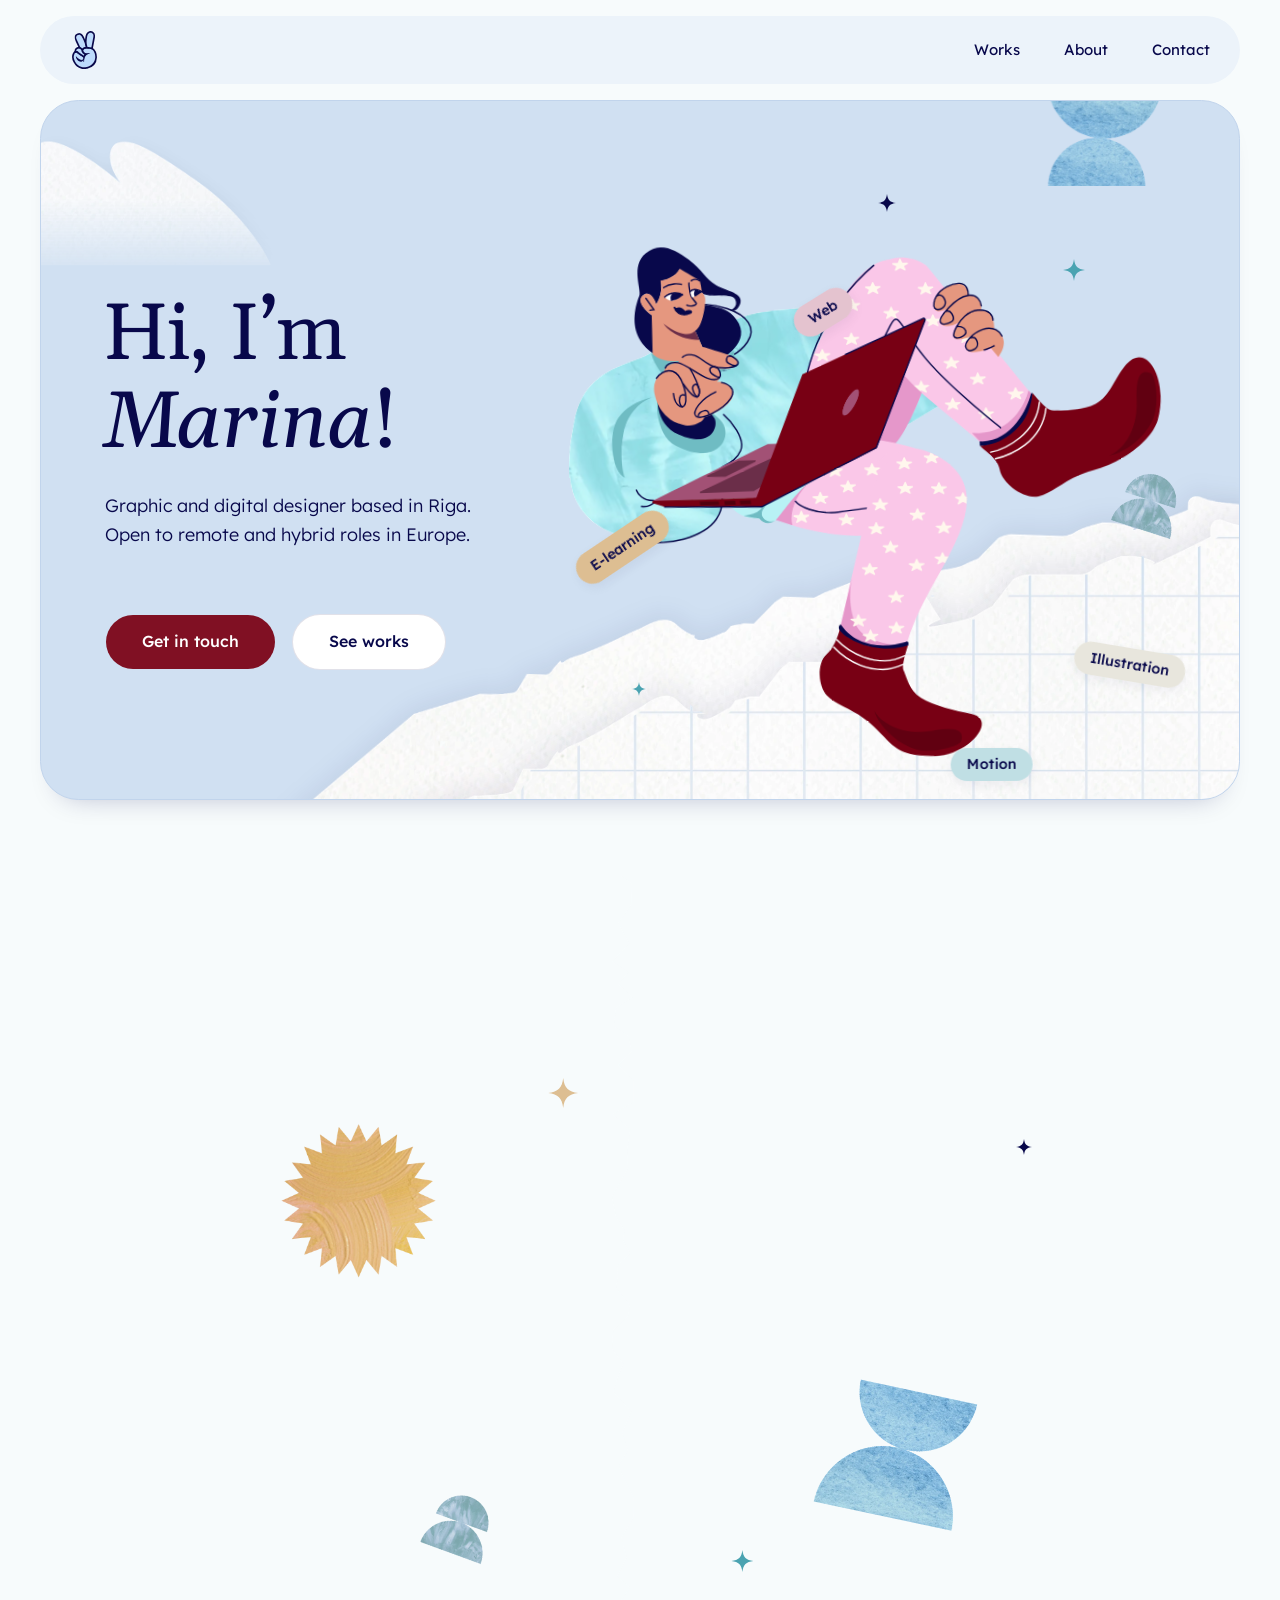
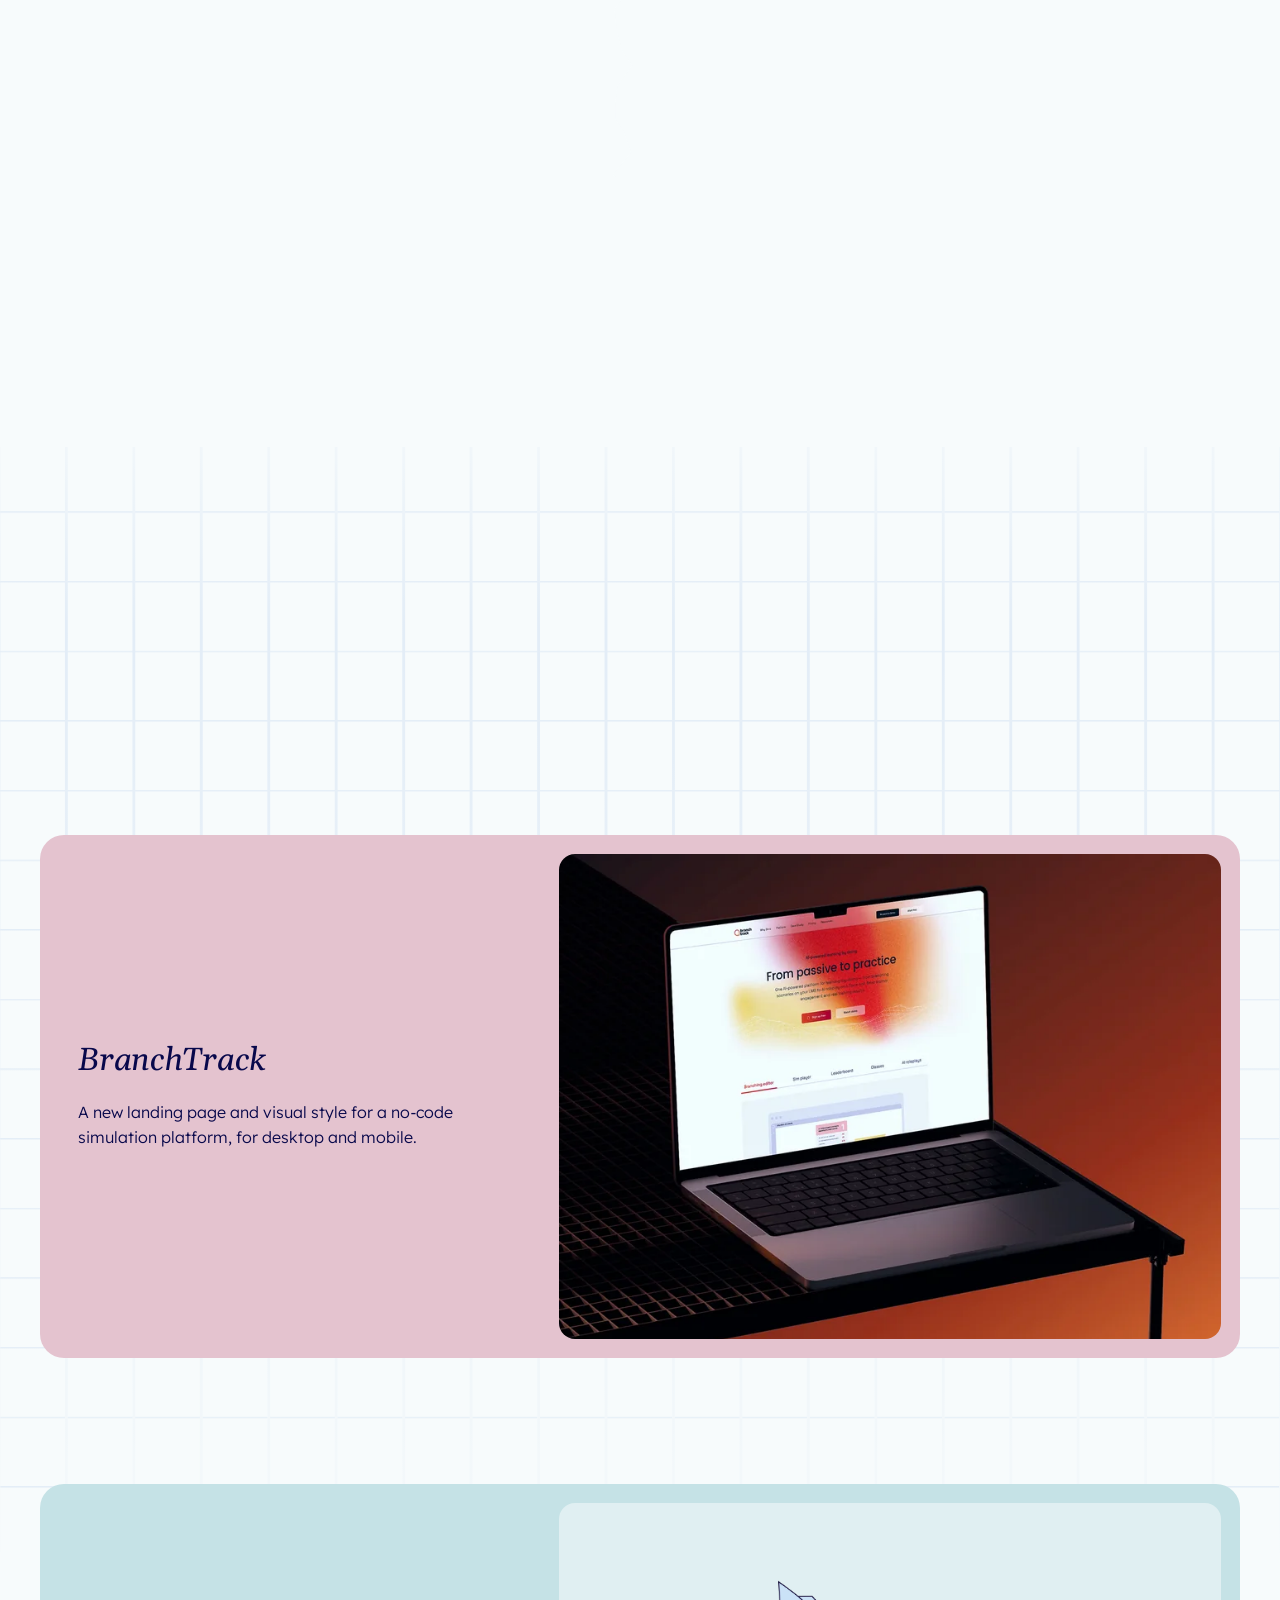
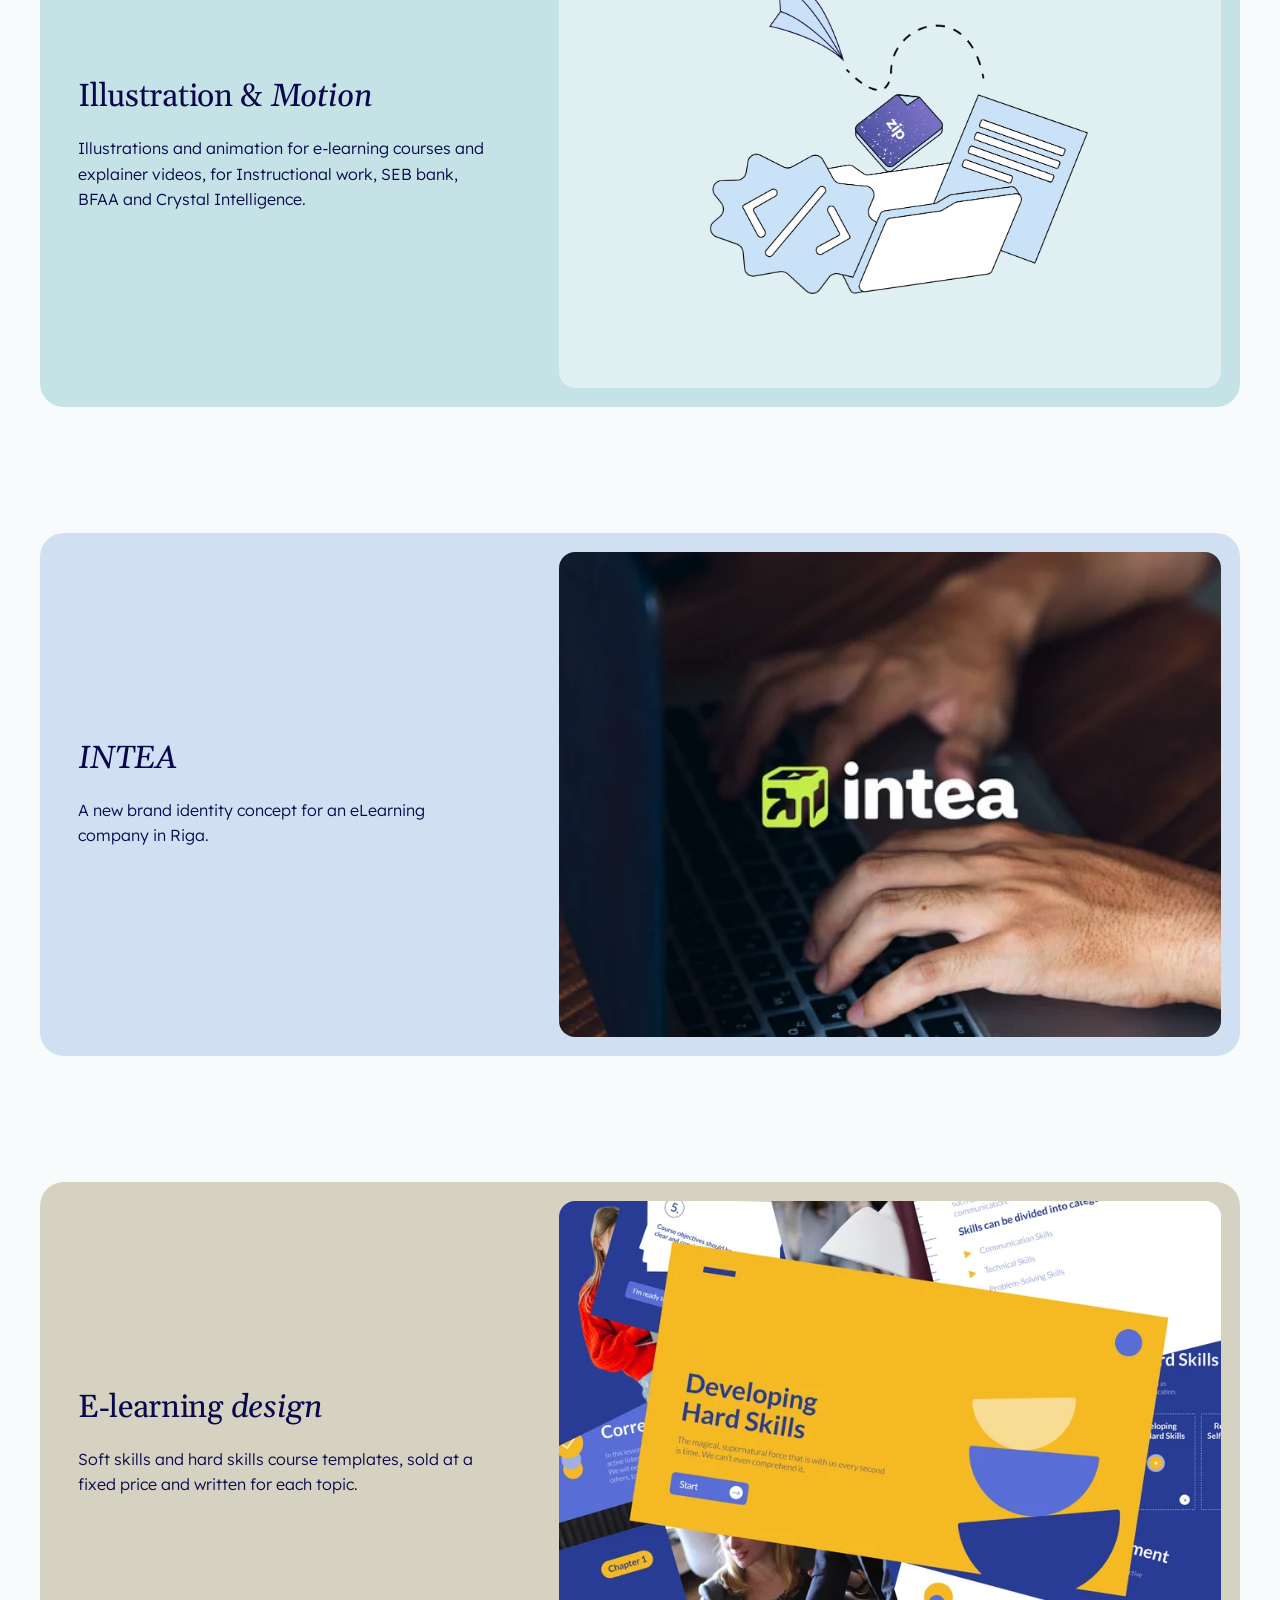
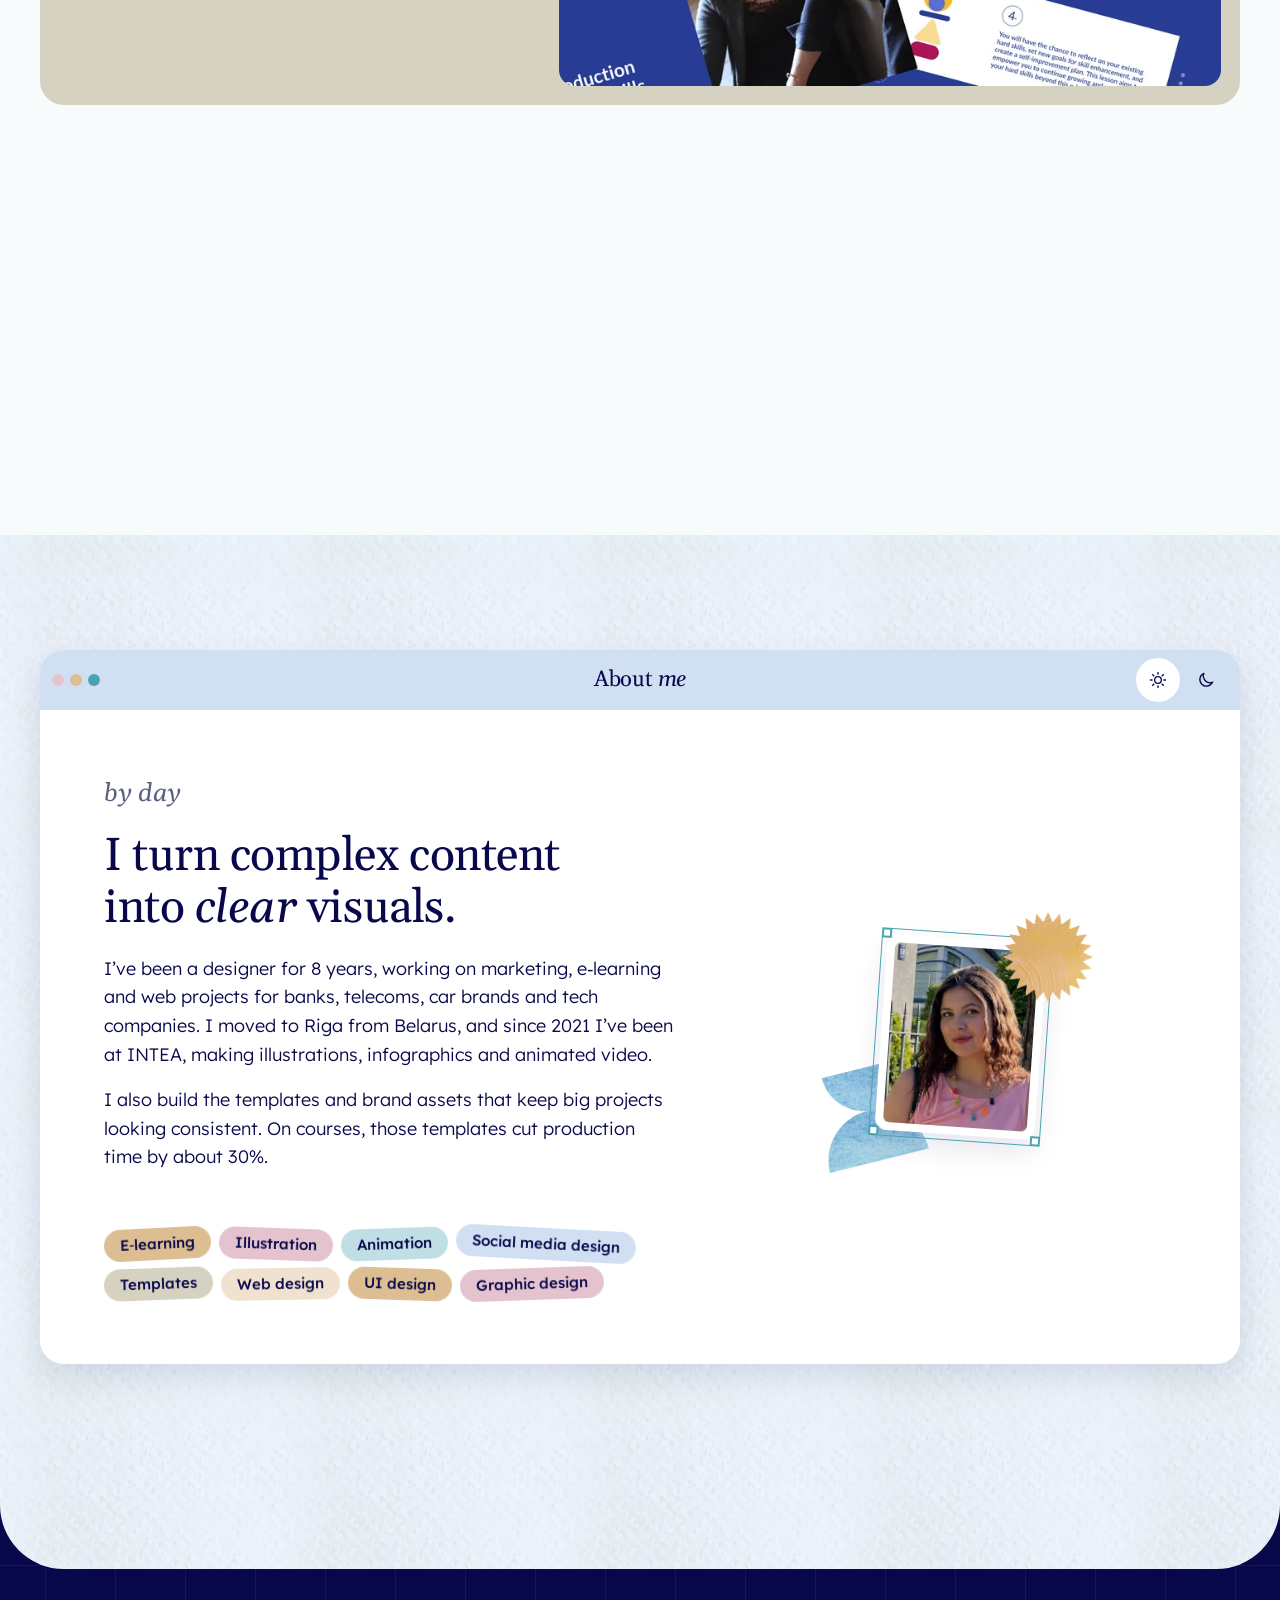
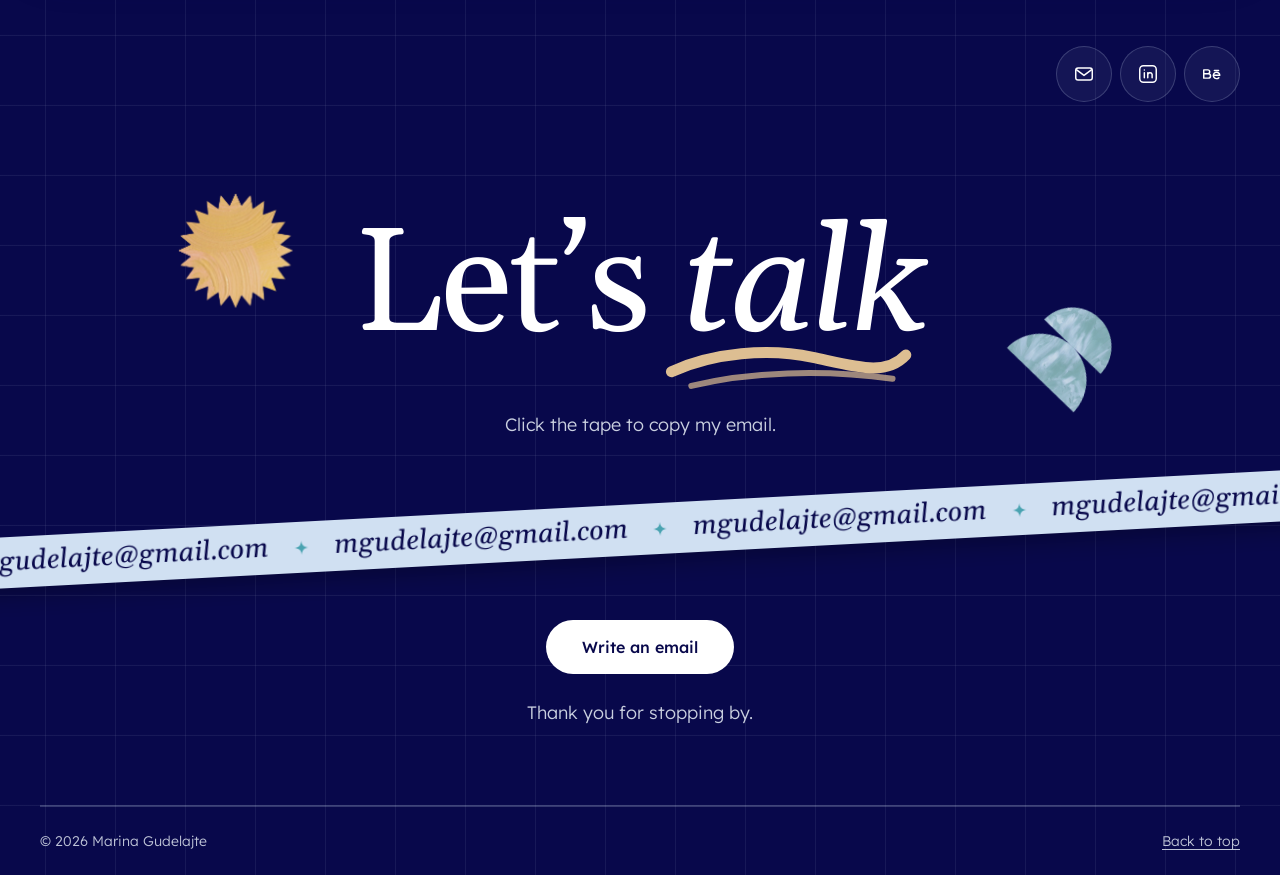
==== commit c6705eaf: "Open Graph image: full URL" ====
--- a/index.html
+++ b/index.html
@@ -7,11 +7,10 @@
   <title>Marina Gudelajte: Graphic &amp; Digital Designer</title>
   <meta name="description" content="Graphic and digital designer in Riga, Latvia: e-learning, web, illustration and motion. Open to remote and hybrid roles in Europe.">
   <link rel="icon" href="assets/img/logo.svg" type="image/svg+xml">
-  <!-- TODO (deploy): og:image must be a full URL, e.g. https://<domain>/assets/img/og-image.jpg -->
   <meta property="og:type" content="website">
   <meta property="og:title" content="Marina Gudelajte: Graphic &amp; Digital Designer">
   <meta property="og:description" content="Graphic and digital designer in Riga, Latvia: e-learning, web, illustration and motion. Open to remote and hybrid roles in Europe.">
-  <meta property="og:image" content="assets/img/og-image.jpg">
+  <meta property="og:image" content="https://marinagudelajte.github.io/assets/img/og-image.jpg">
   <meta property="og:image:width" content="1200">
   <meta property="og:image:height" content="630">
   <meta property="og:image:alt" content="Hi, I’m Marina! An illustrated woman sits with a laptop on her knees next to the greeting.">
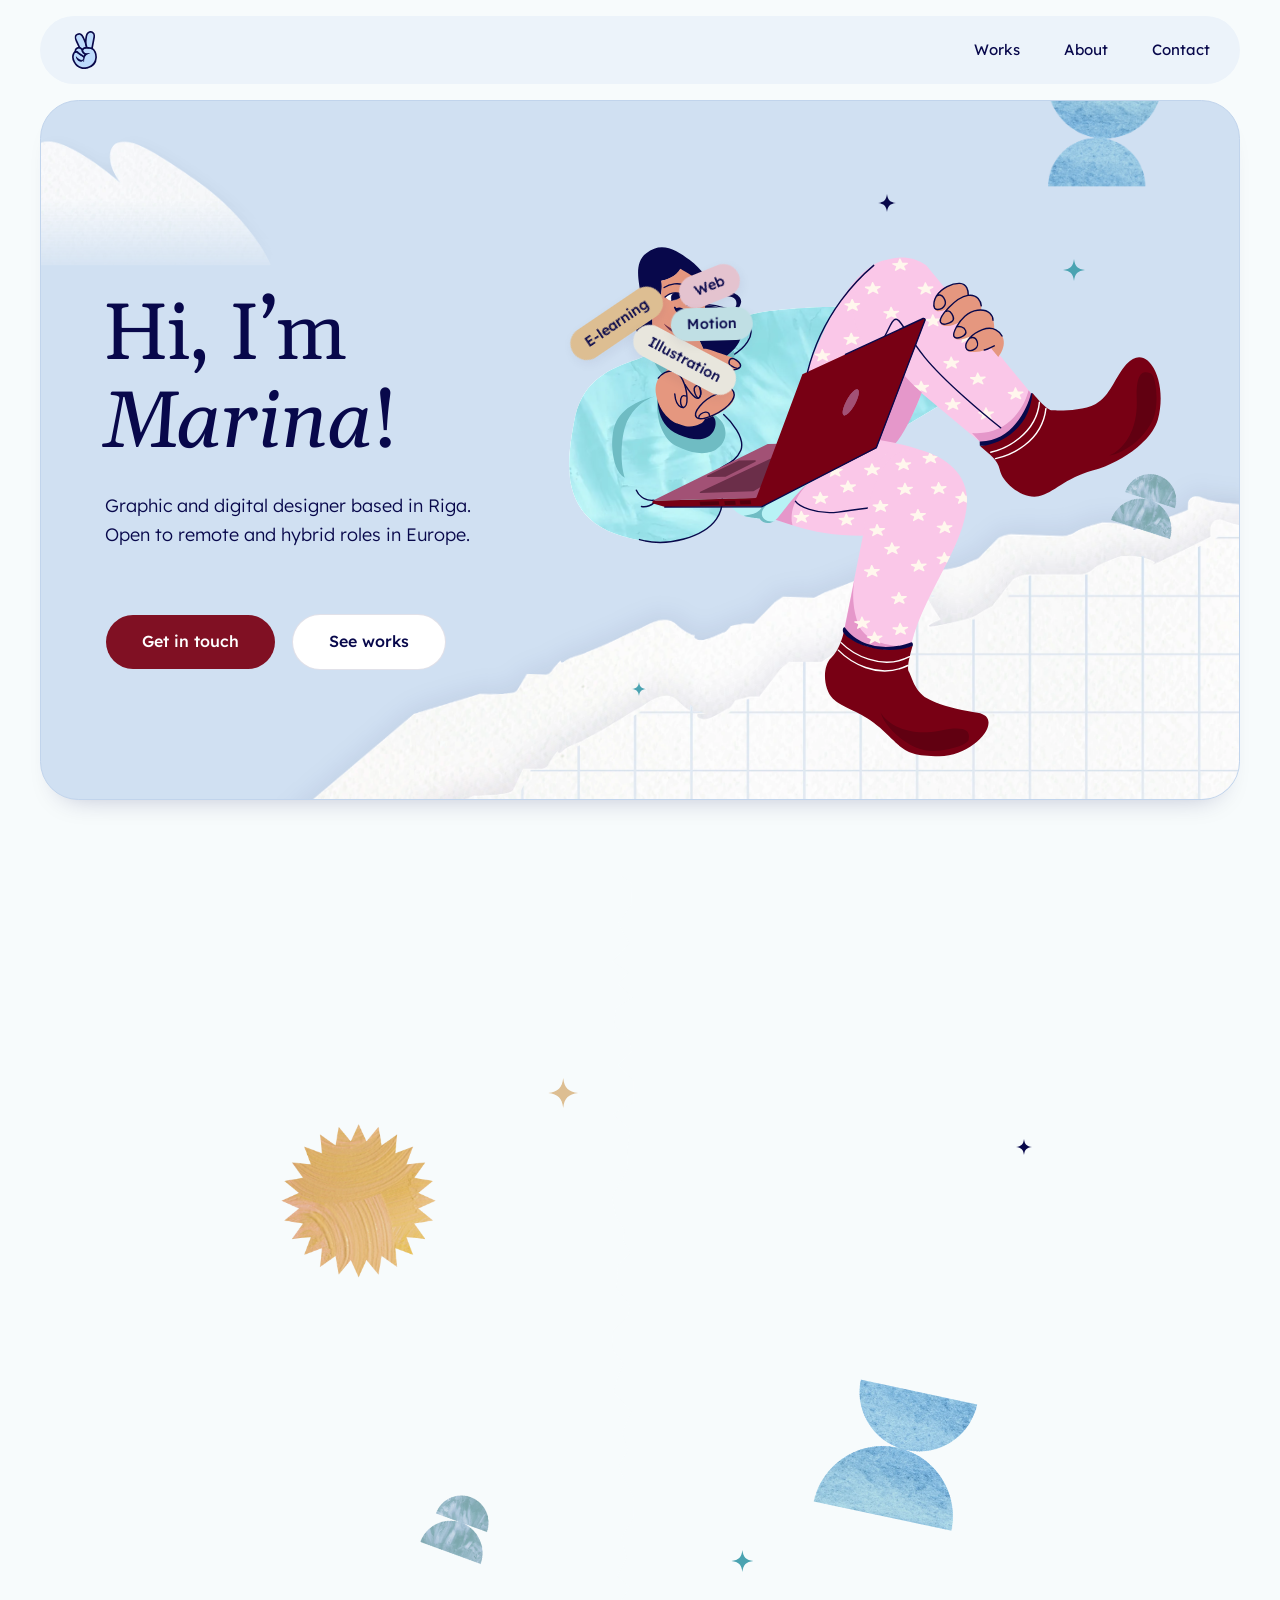
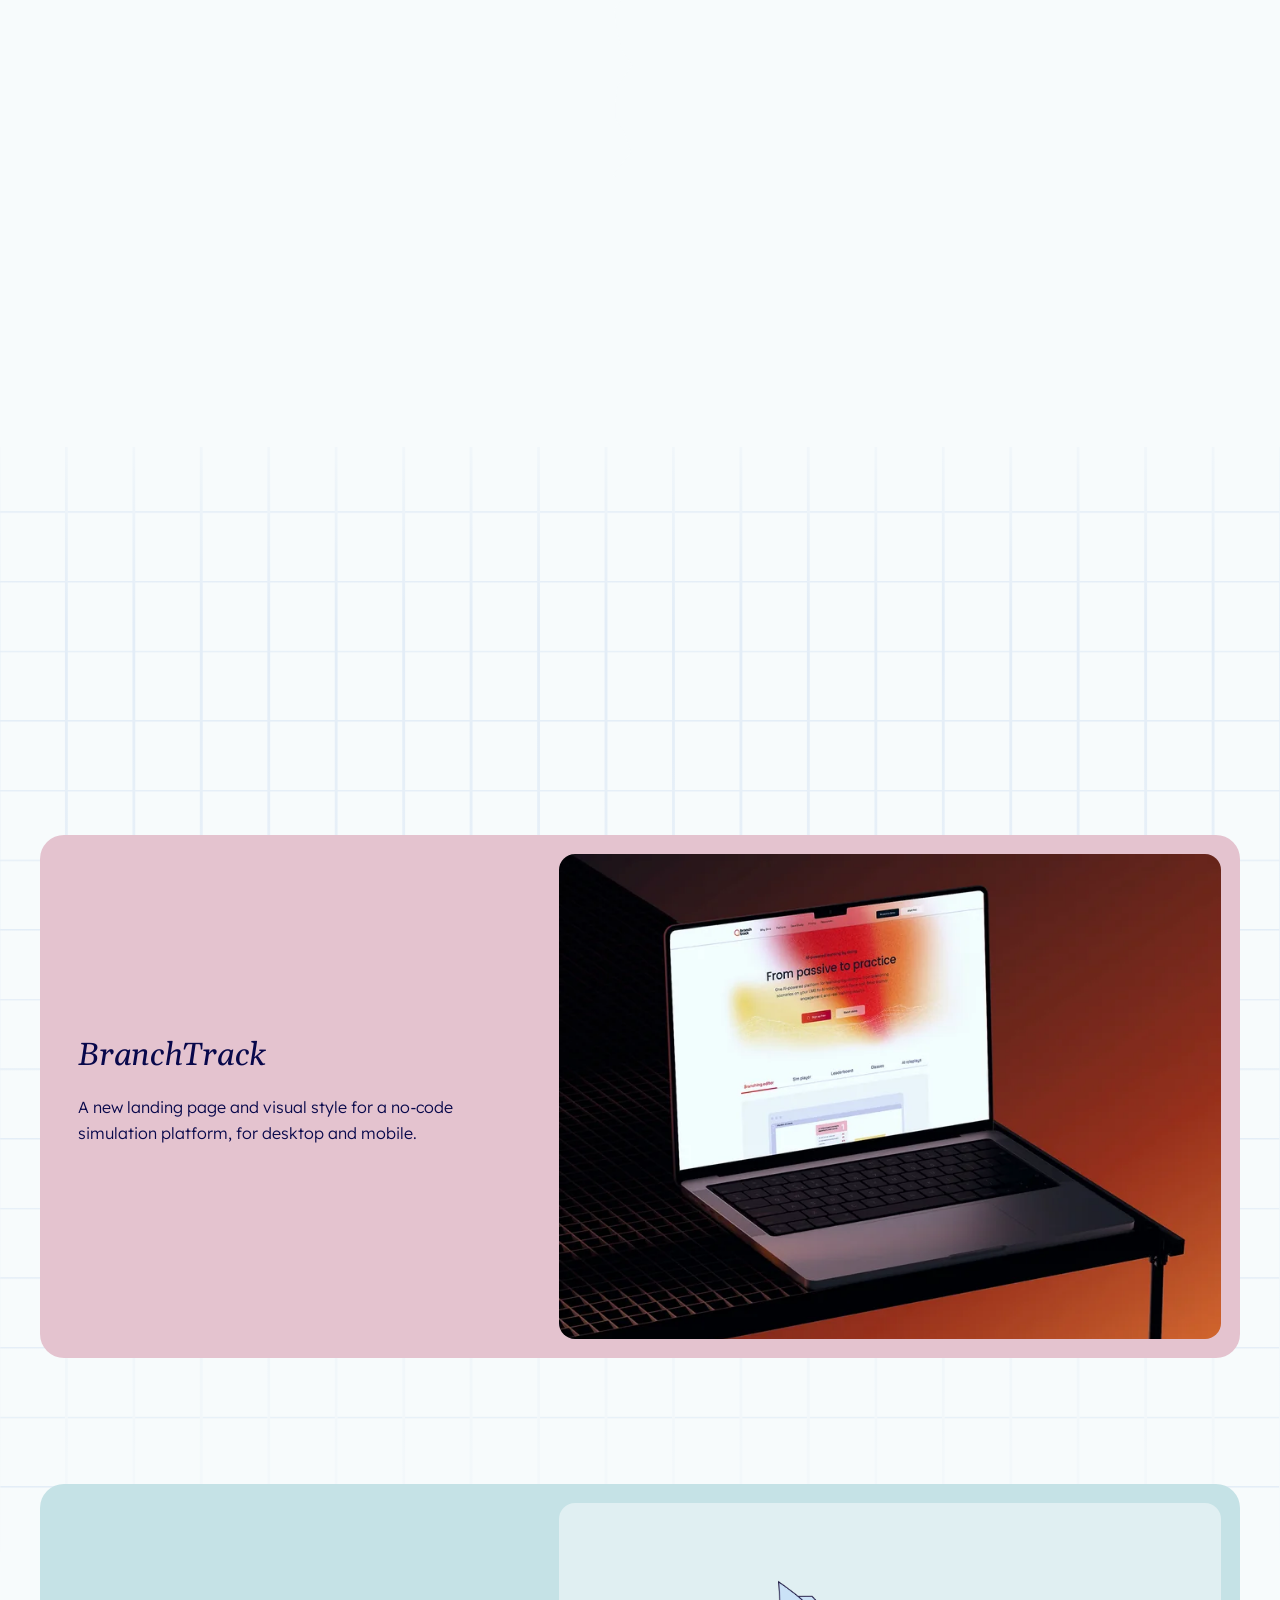
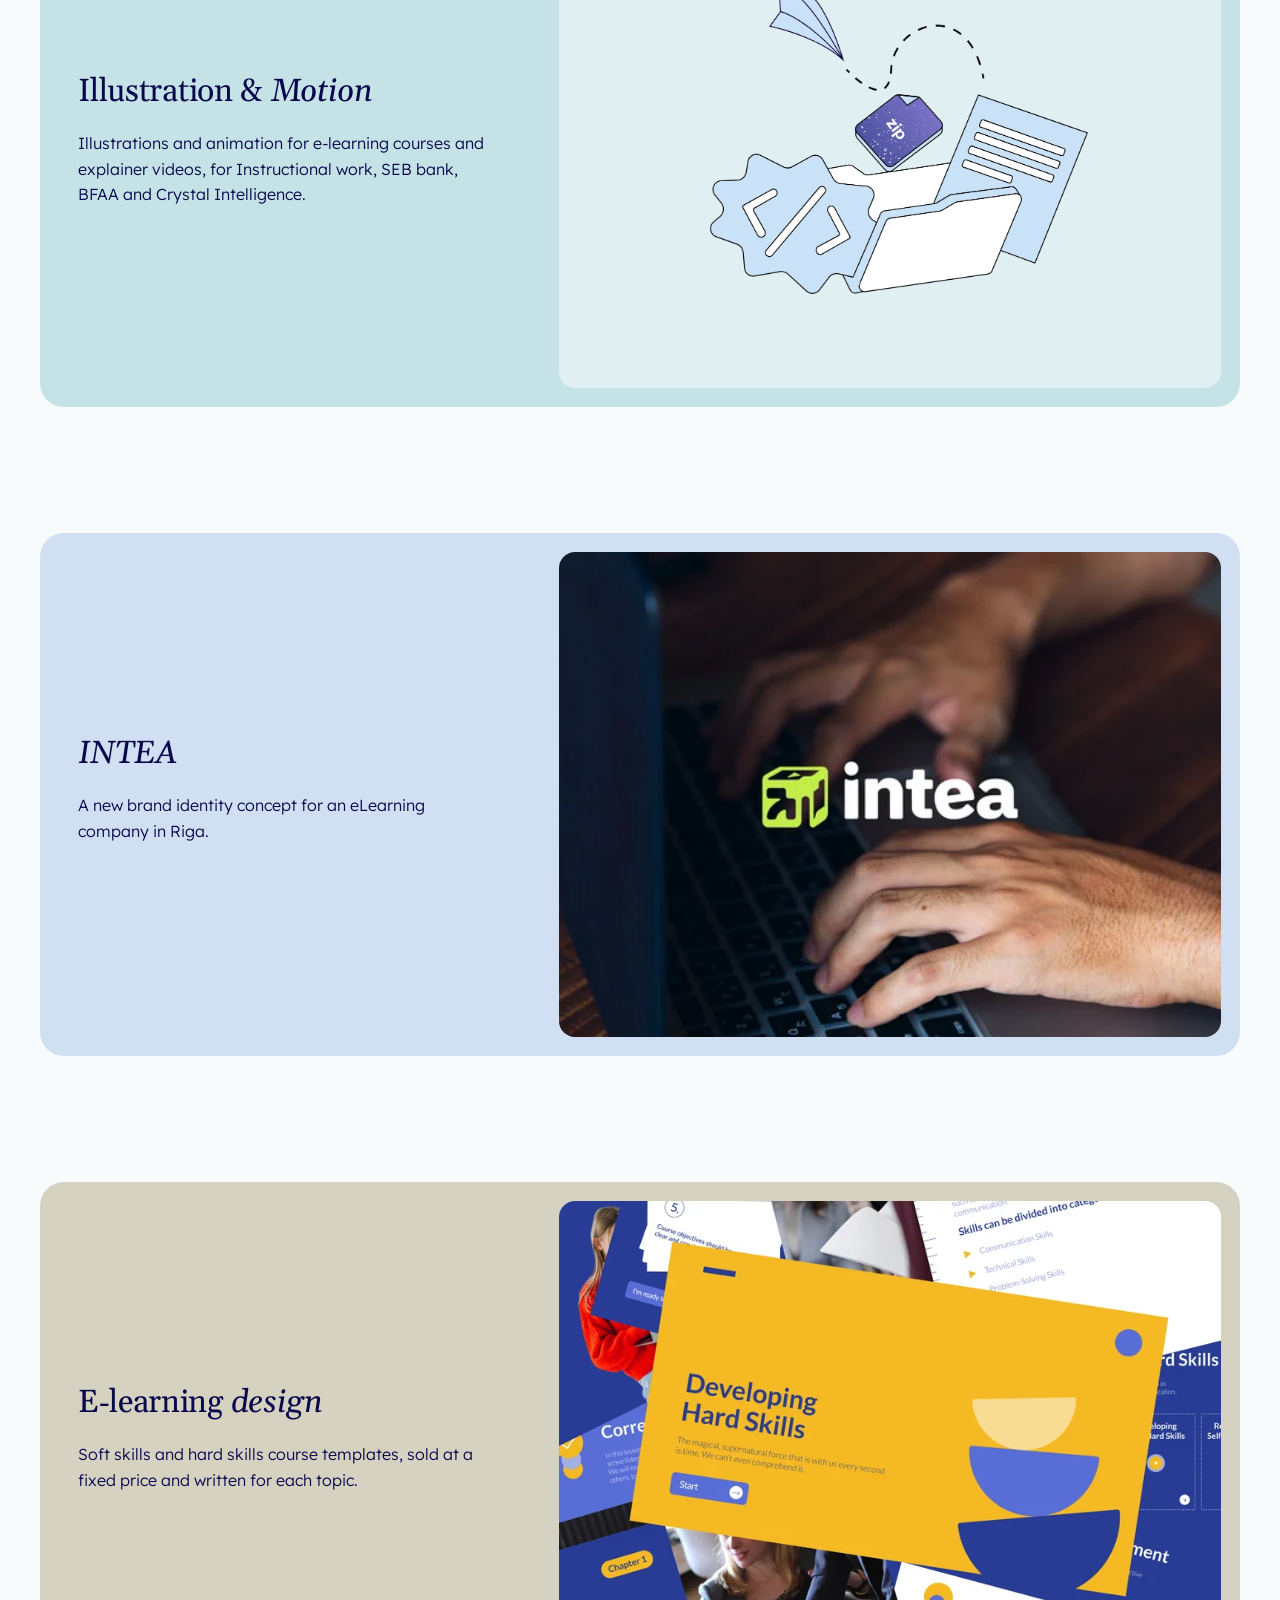
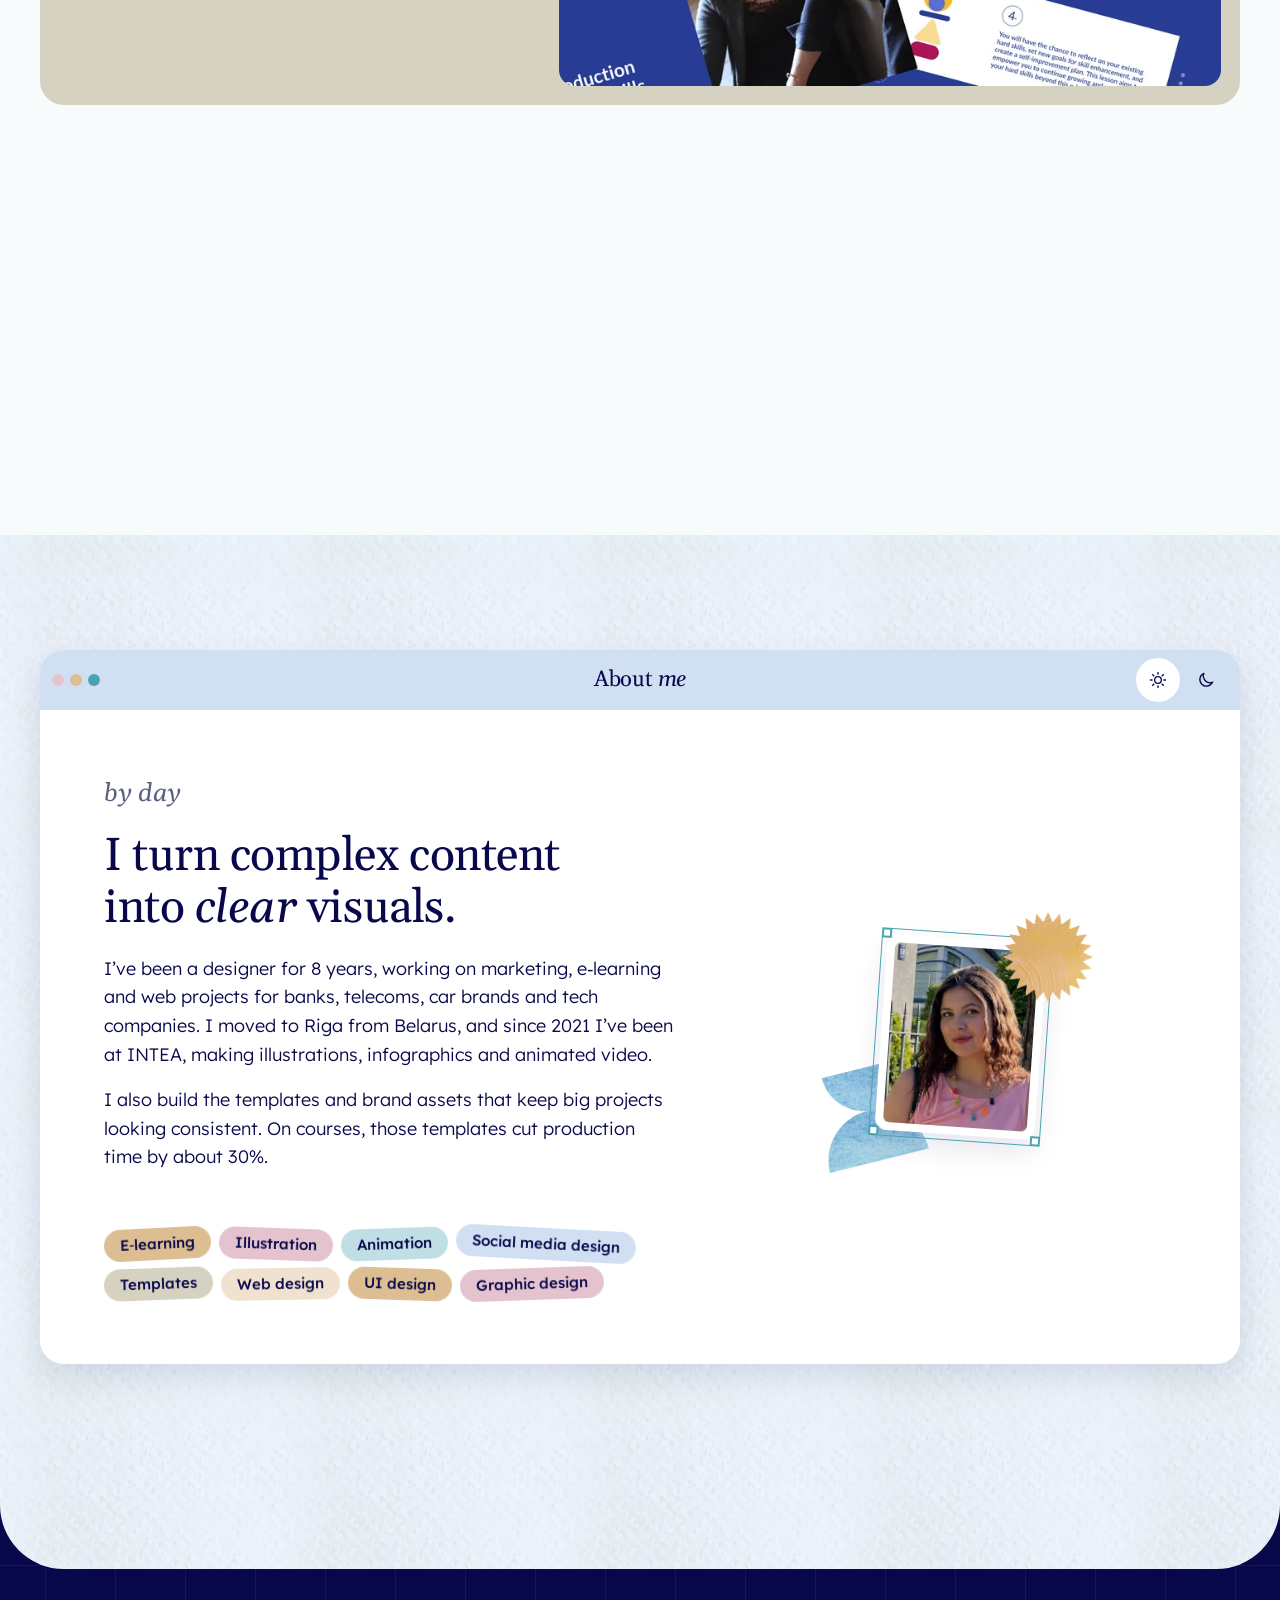
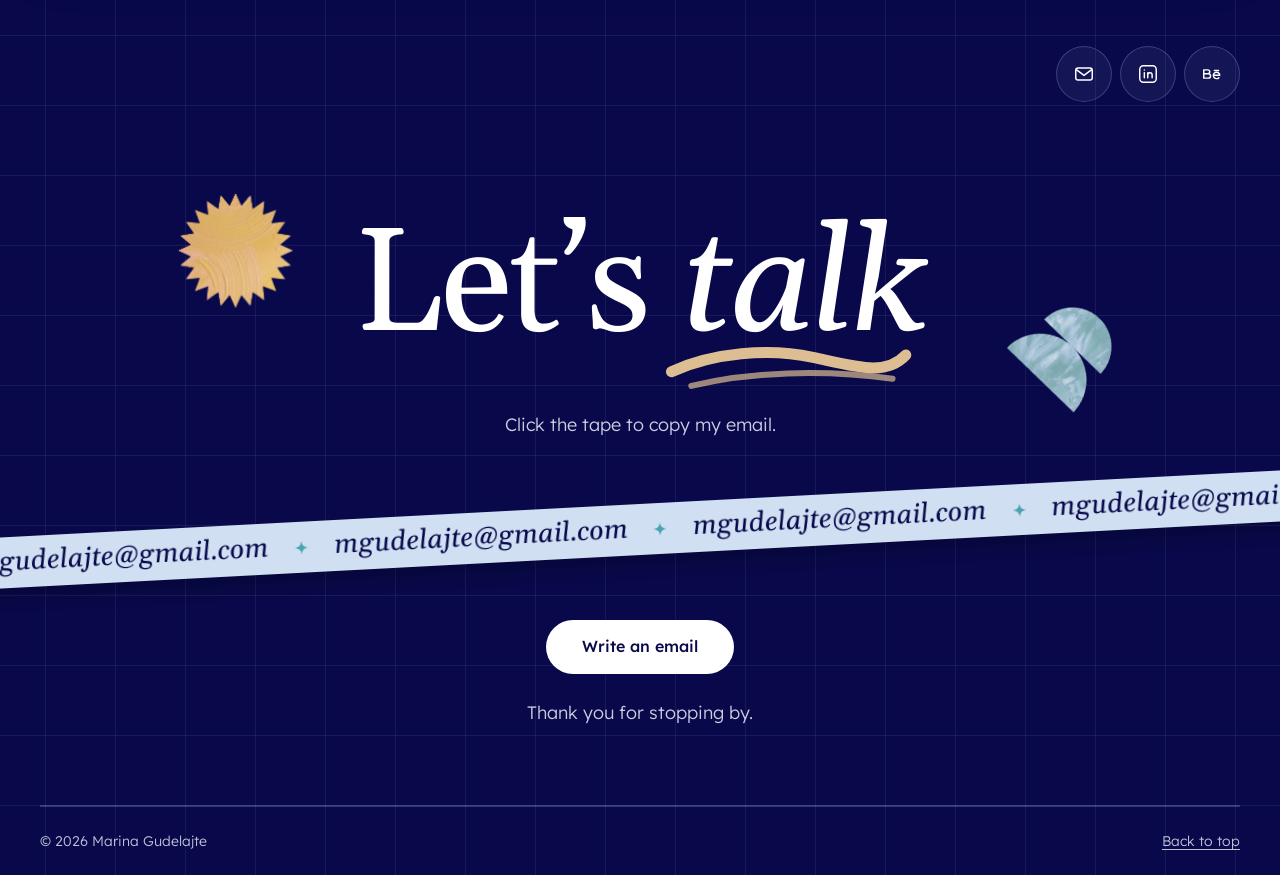
==== commit 14e4be31: "Mobile hero, work cards and About fixes" ====
--- a/index.html
+++ b/index.html
@@ -44,7 +44,7 @@
     <section class="hero container container--wide" aria-labelledby="hero-title">
       <div class="hero__panel">
         <img class="hero__cloud" src="assets/img/cloud-white.webp" alt="" width="790" height="354">
-        <img class="hero__sun" src="assets/img/element-4.webp" alt="" width="528" height="483">
+        <img class="hero__sun hero__sun--panel" src="assets/img/element-4.webp" alt="" width="528" height="483">
 
         <div class="hero__text">
           <h1 id="hero-title">Hi, I’m <em>Marina</em>!</h1>
@@ -57,6 +57,8 @@
 
         <div class="hero__art">
           <img class="hero__moons" src="assets/img/element-1.webp" alt="" width="784" height="788">
+          <!-- the same half-moons, for one-column layouts: here they stay with the illustration -->
+          <img class="hero__sun hero__sun--art" src="assets/img/element-4.webp" alt="" width="528" height="483">
           <div class="hero__figure-wrap">
             <img class="hero__figure"
                  src="assets/img/hero-girl.svg"
--- a/css/main.css
+++ b/css/main.css
@@ -85,6 +85,21 @@
   width: clamp(80px, 9vw, 150px);
   rotate: 180deg;
 }
+/* One column (phones, tablets): the heading has the cloud only; the half-moons move to the
+   illustration, above the raised foot. */
+.hero__sun--art { display: none; }
+@media (max-width: 959px) {
+  .hero__sun--panel { display: none; }
+  .hero__sun--art {
+    display: block;
+    z-index: 0;
+    top: 0;
+    right: 6%;
+    width: 15%;
+    rotate: -8deg;
+  }
+  .star--1 { left: 62%; }          /* clear of the half-moons */
+}
 
 .hero__cloud {
   position: absolute;
@@ -220,7 +235,7 @@
   .chip--illustration { top: 54%; }
   /* raise the paper so the figure sits on it */
   .hero__paper { transform: translateY(24%); }          /* bottom at 76% = mid-cell */
-  .hero__paper-back { transform: scaleX(-1) translateY(0) rotate(-2deg); }
+  .hero__paper-back { transform: scaleX(-1) translateY(12%) rotate(-2deg); }   /* low enough that its tilted corner reaches the card's edge */
 }
 
 @media (min-width: 960px) {
@@ -533,6 +548,7 @@
   flex-direction: column;
   gap: var(--space-3);
   padding: clamp(1.25rem, 3vw, 3rem);
+  padding-bottom: clamp(2.25rem, 6vw, 3rem);   /* phones: the text sits at the card's bottom edge, give it air */
   font-size: 1rem;
   line-height: 1.6;
 }
@@ -749,6 +765,9 @@
   color: var(--sky-soft);
 }
 .about-panel--night h3 { color: var(--white); }
+/* the night text starts at the same height as the day text, so it is seen at once on switching */
+.about-panel--night { align-content: start; }
+.about-panel--night .about-panel__text { align-self: start; }
 .js .about-panel {
   grid-area: 1 / 1;
   opacity: 0;
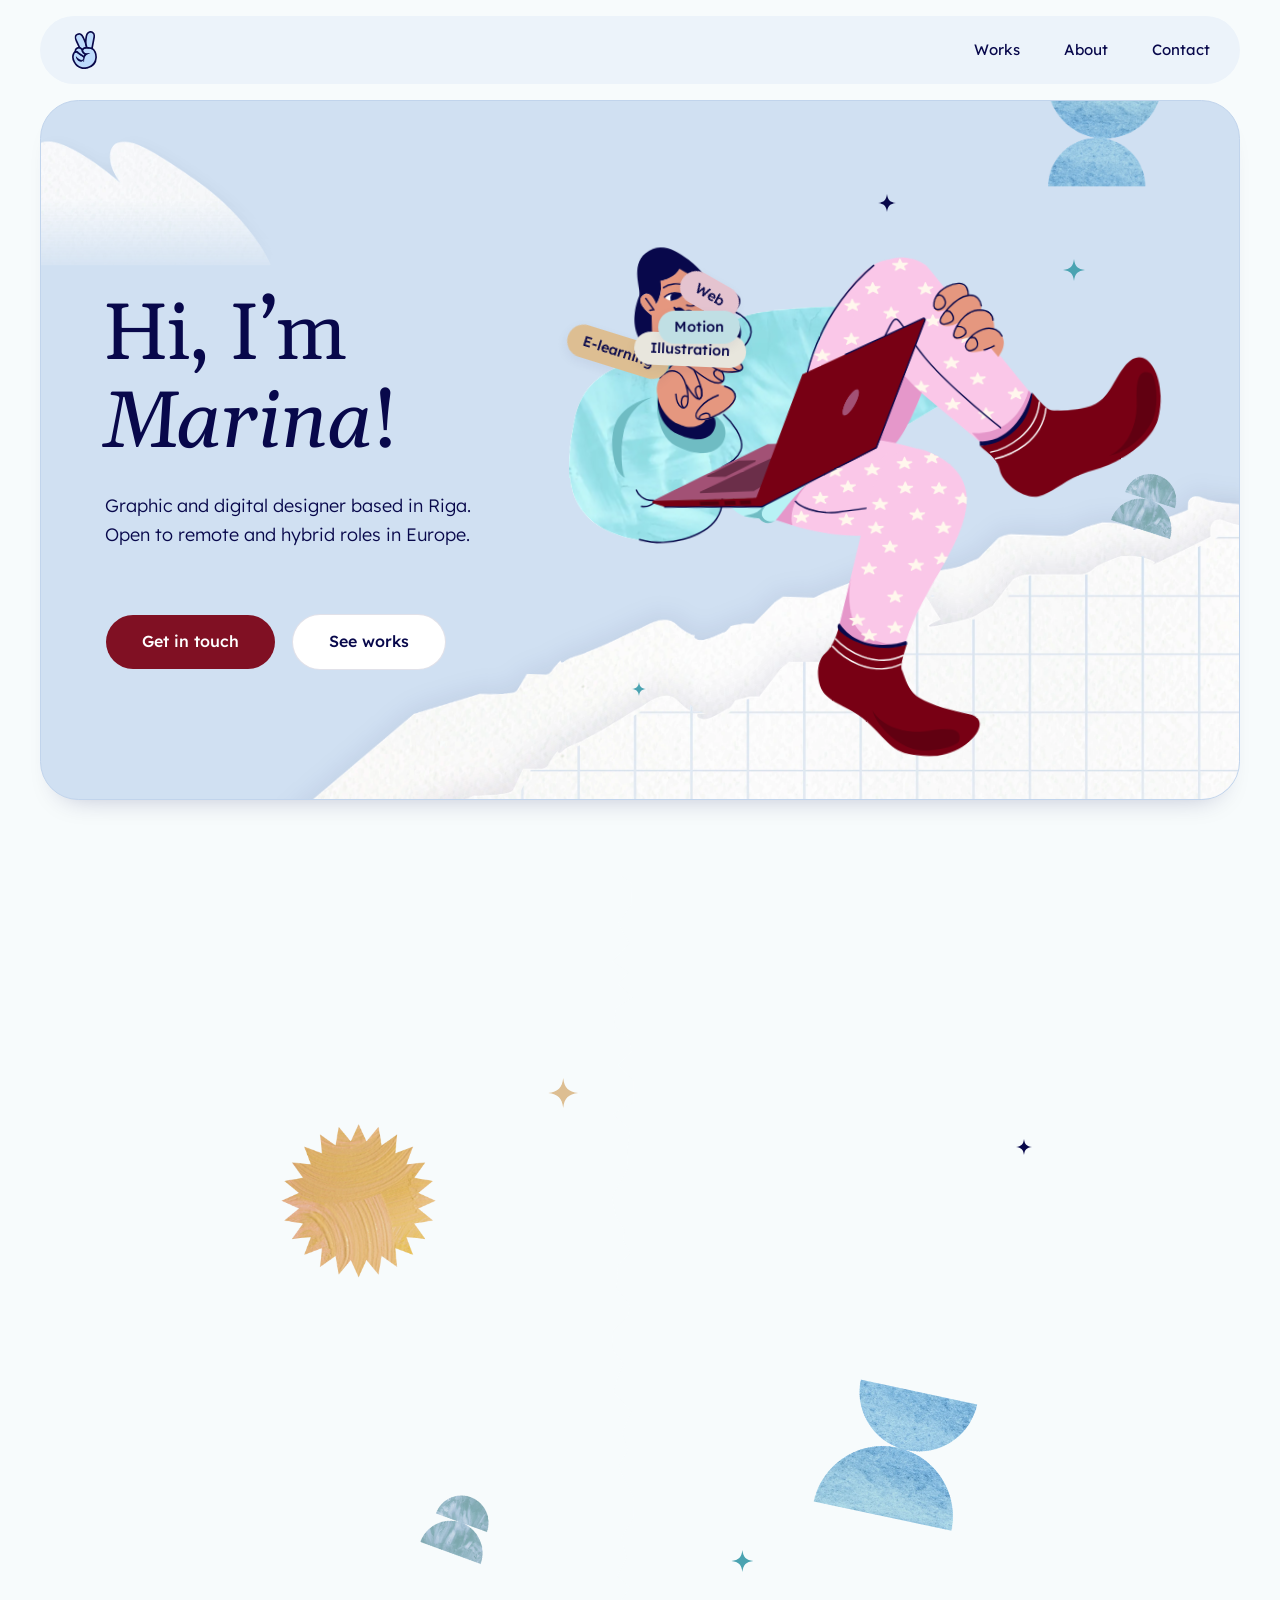
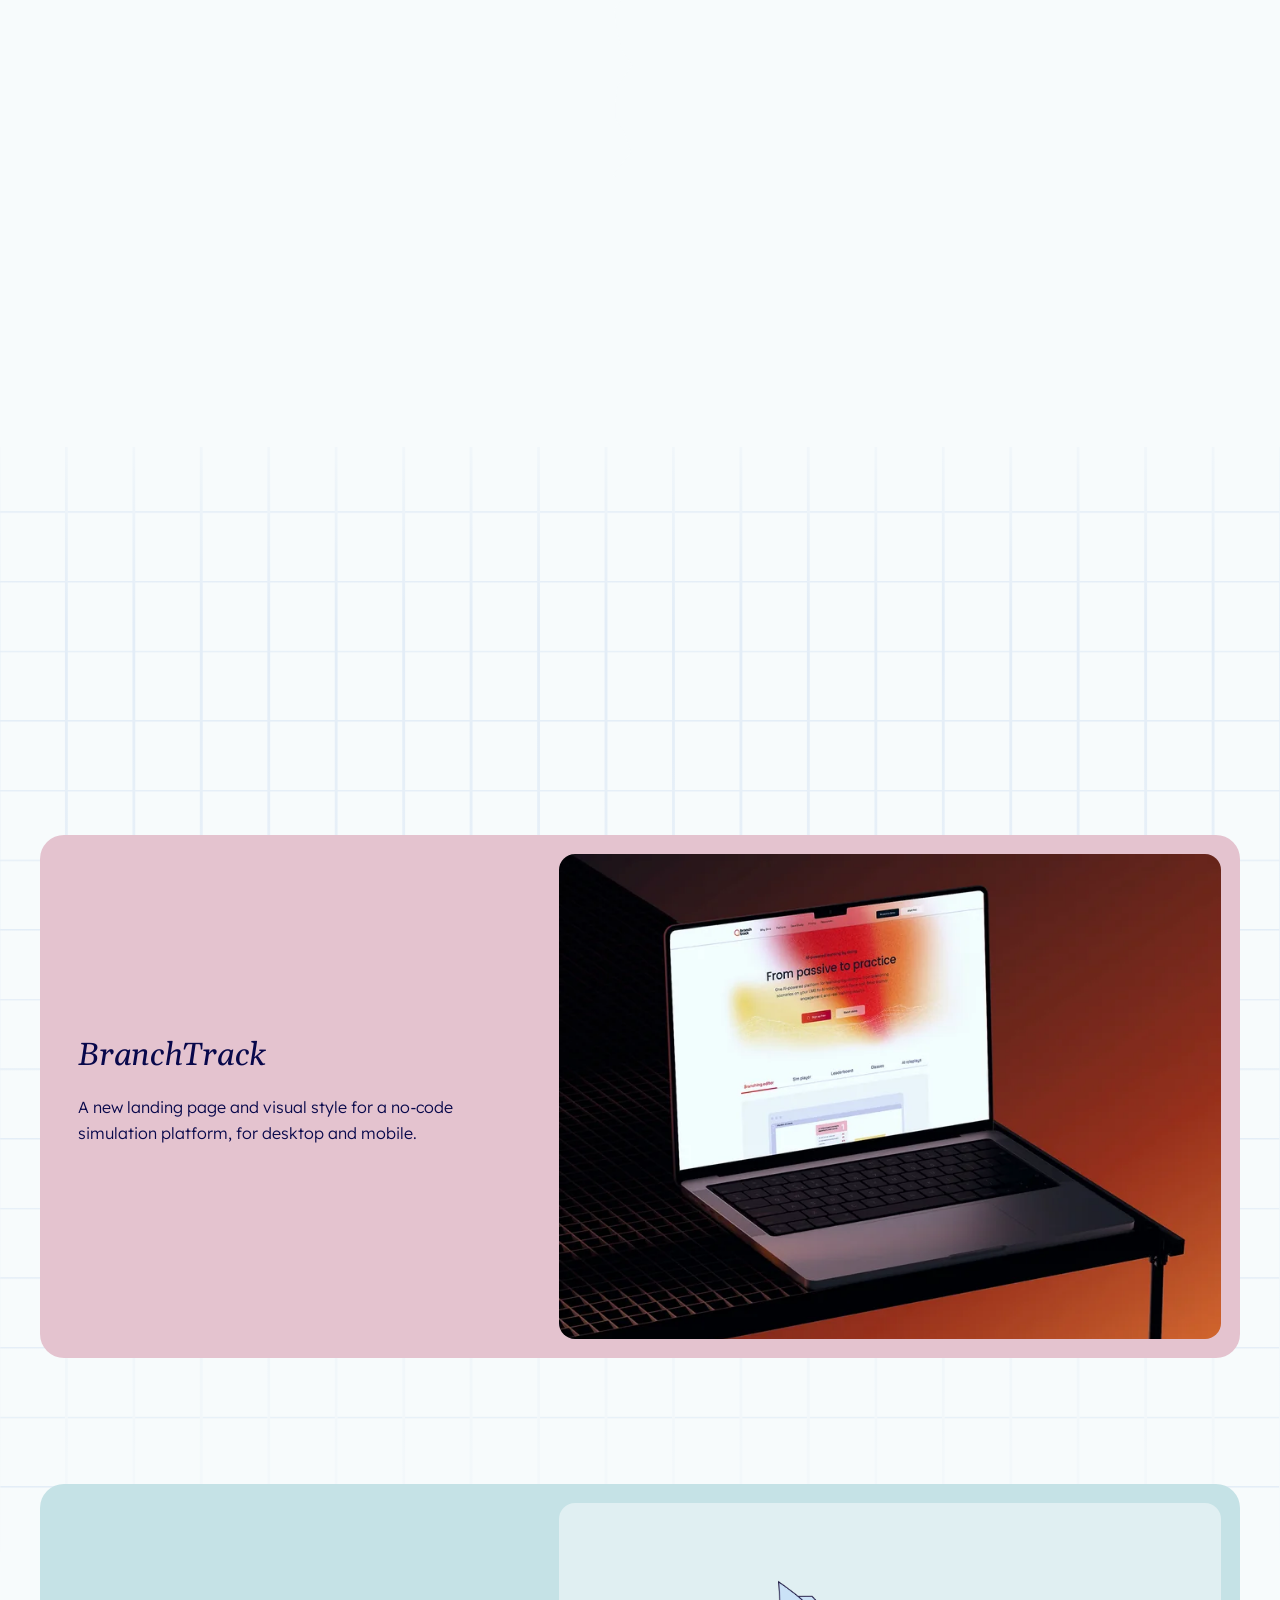
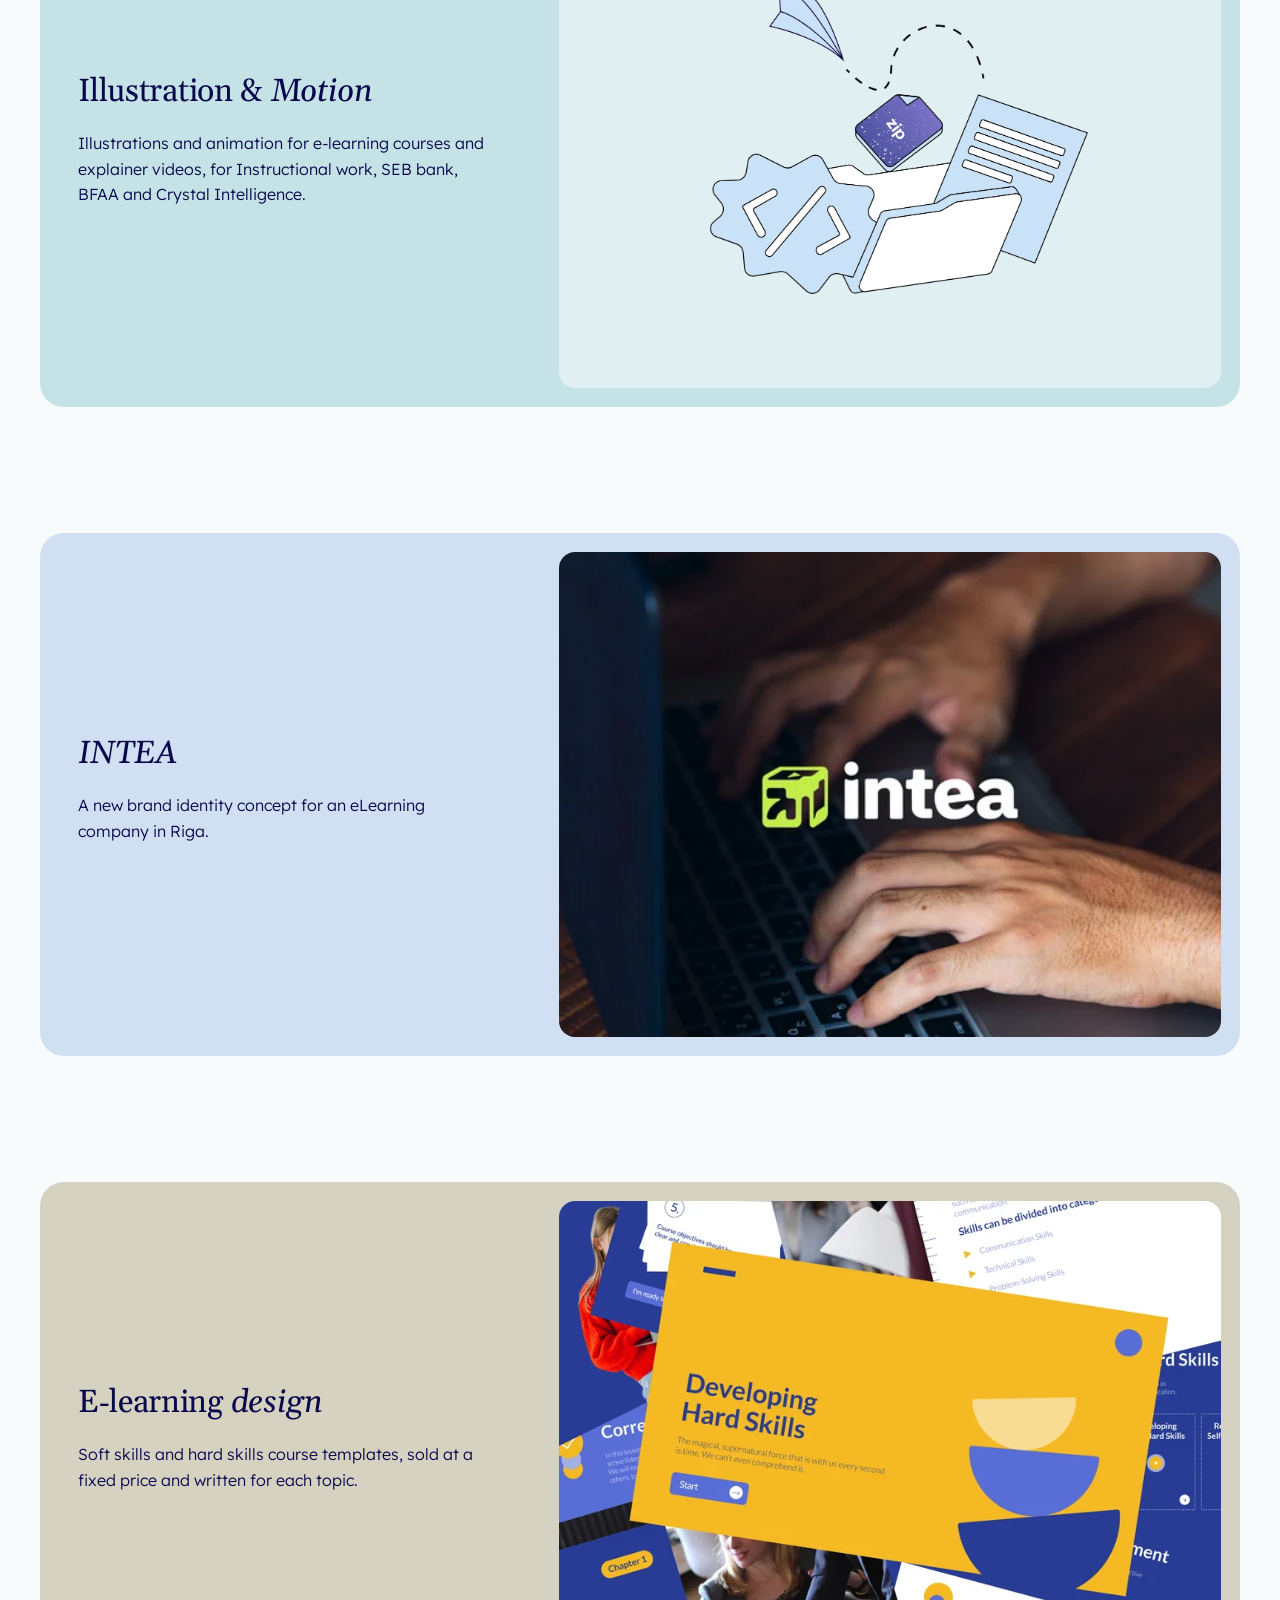
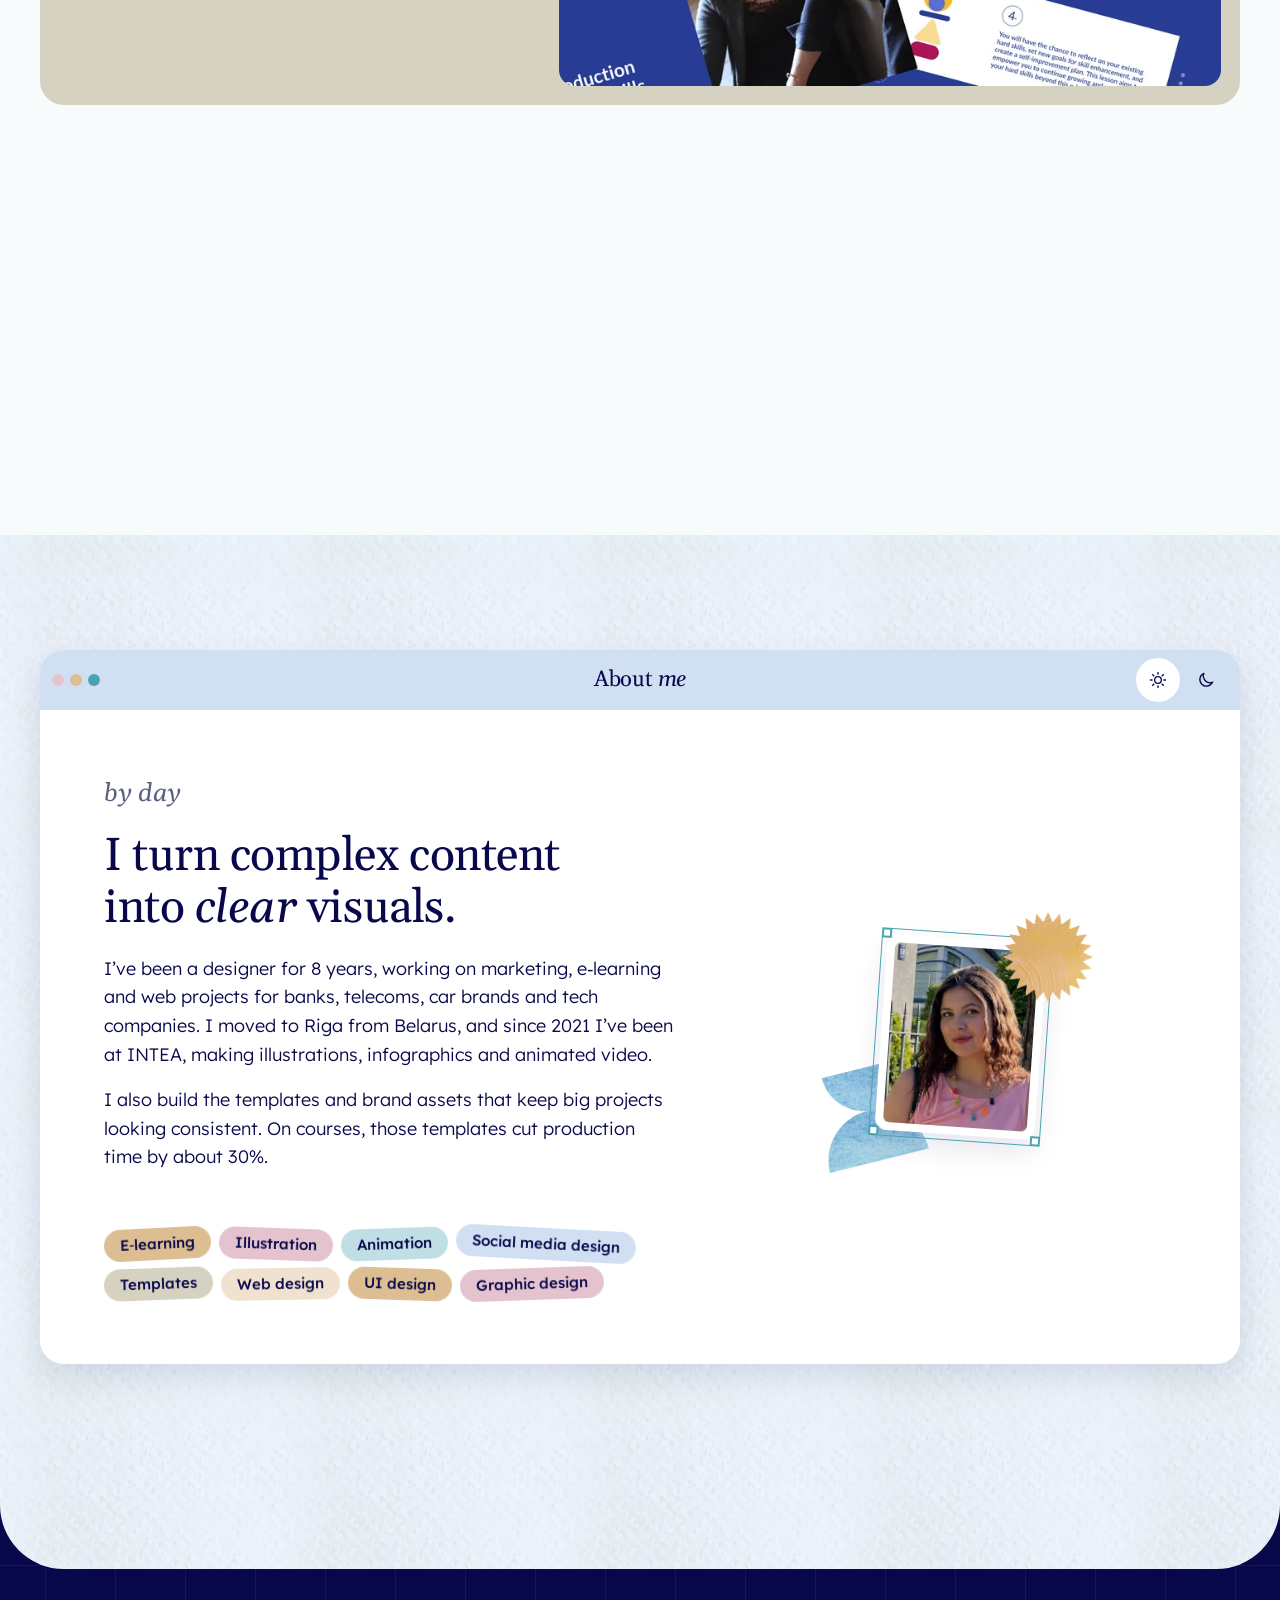
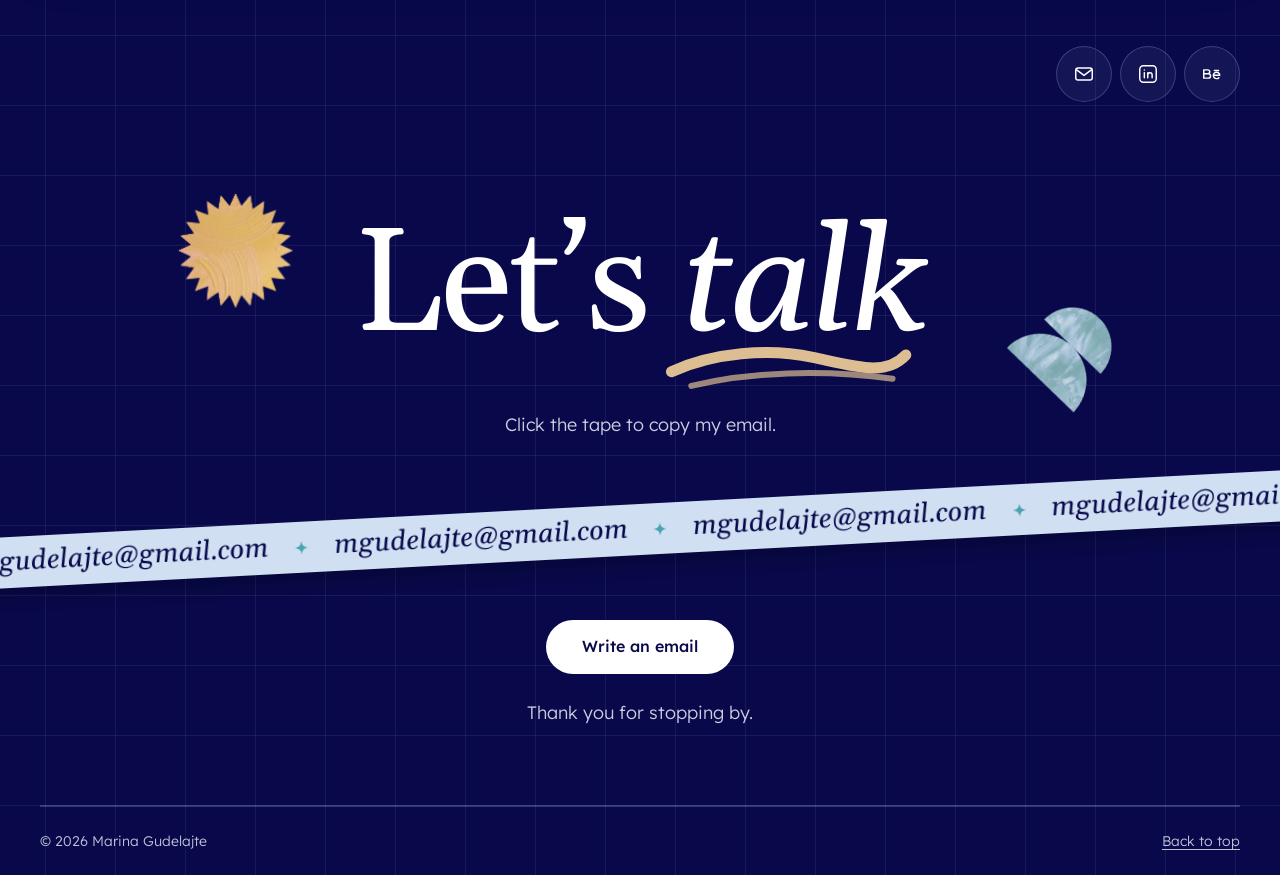
==== commit 09b70738: "Versioned CSS and JS links, so browsers fetch updates at once" ====
--- a/index.html
+++ b/index.html
@@ -17,11 +17,11 @@
   <meta name="twitter:card" content="summary_large_image">
   <link rel="preload" href="assets/fonts/lexend-latin-300-normal.woff2" as="font" type="font/woff2" crossorigin>
   <link rel="preload" as="image" href="assets/img/hero-girl.svg">
-  <link rel="stylesheet" href="css/base.css">
-  <link rel="stylesheet" href="css/main.css">
-  <script src="js/hero.js" defer></script>
-  <script src="js/ink-trail.js" defer></script>
-  <script src="js/site.js" defer></script>
+  <link rel="stylesheet" href="css/base.css?v=5fbb598d">
+  <link rel="stylesheet" href="css/main.css?v=5fbb598d">
+  <script src="js/hero.js?v=5fbb598d" defer></script>
+  <script src="js/ink-trail.js?v=5fbb598d" defer></script>
+  <script src="js/site.js?v=5fbb598d" defer></script>
 </head>
 <body id="top">
   <a class="skip-link" href="#main">Skip to content</a>
--- a/css/main.css
+++ b/css/main.css
@@ -89,6 +89,7 @@
    illustration, above the raised foot. */
 .hero__sun--art { display: none; }
 @media (max-width: 959px) {
+  .hero__panel { padding-top: clamp(4.5rem, 10vw, 6.5rem); }   /* heading a little lower, more air above it */
   .hero__sun--panel { display: none; }
   .hero__sun--art {
     display: block;
@@ -752,7 +753,10 @@
 .about-window :focus-visible { outline-color: var(--teal); outline-offset: -3px; }
 
 /* The two panels share one grid cell, so the window keeps its height when switching */
-.js .about-panels { display: grid; }
+.js .about-panels { display: grid; position: relative; overflow: clip; }
+/* the window is as tall as the panel that is showing: the other one leaves the flow
+   (js/site.js eases the window's height between the two) */
+.js .about-panel:not(.is-active) { position: absolute; inset: 0 0 auto 0; }
 .about-panel {
   display: grid;
   gap: var(--space-5);
@@ -766,7 +770,6 @@
 }
 .about-panel--night h3 { color: var(--white); }
 /* the night text starts at the same height as the day text, so it is seen at once on switching */
-.about-panel--night { align-content: start; }
 .about-panel--night .about-panel__text { align-self: start; }
 .js .about-panel {
   grid-area: 1 / 1;
